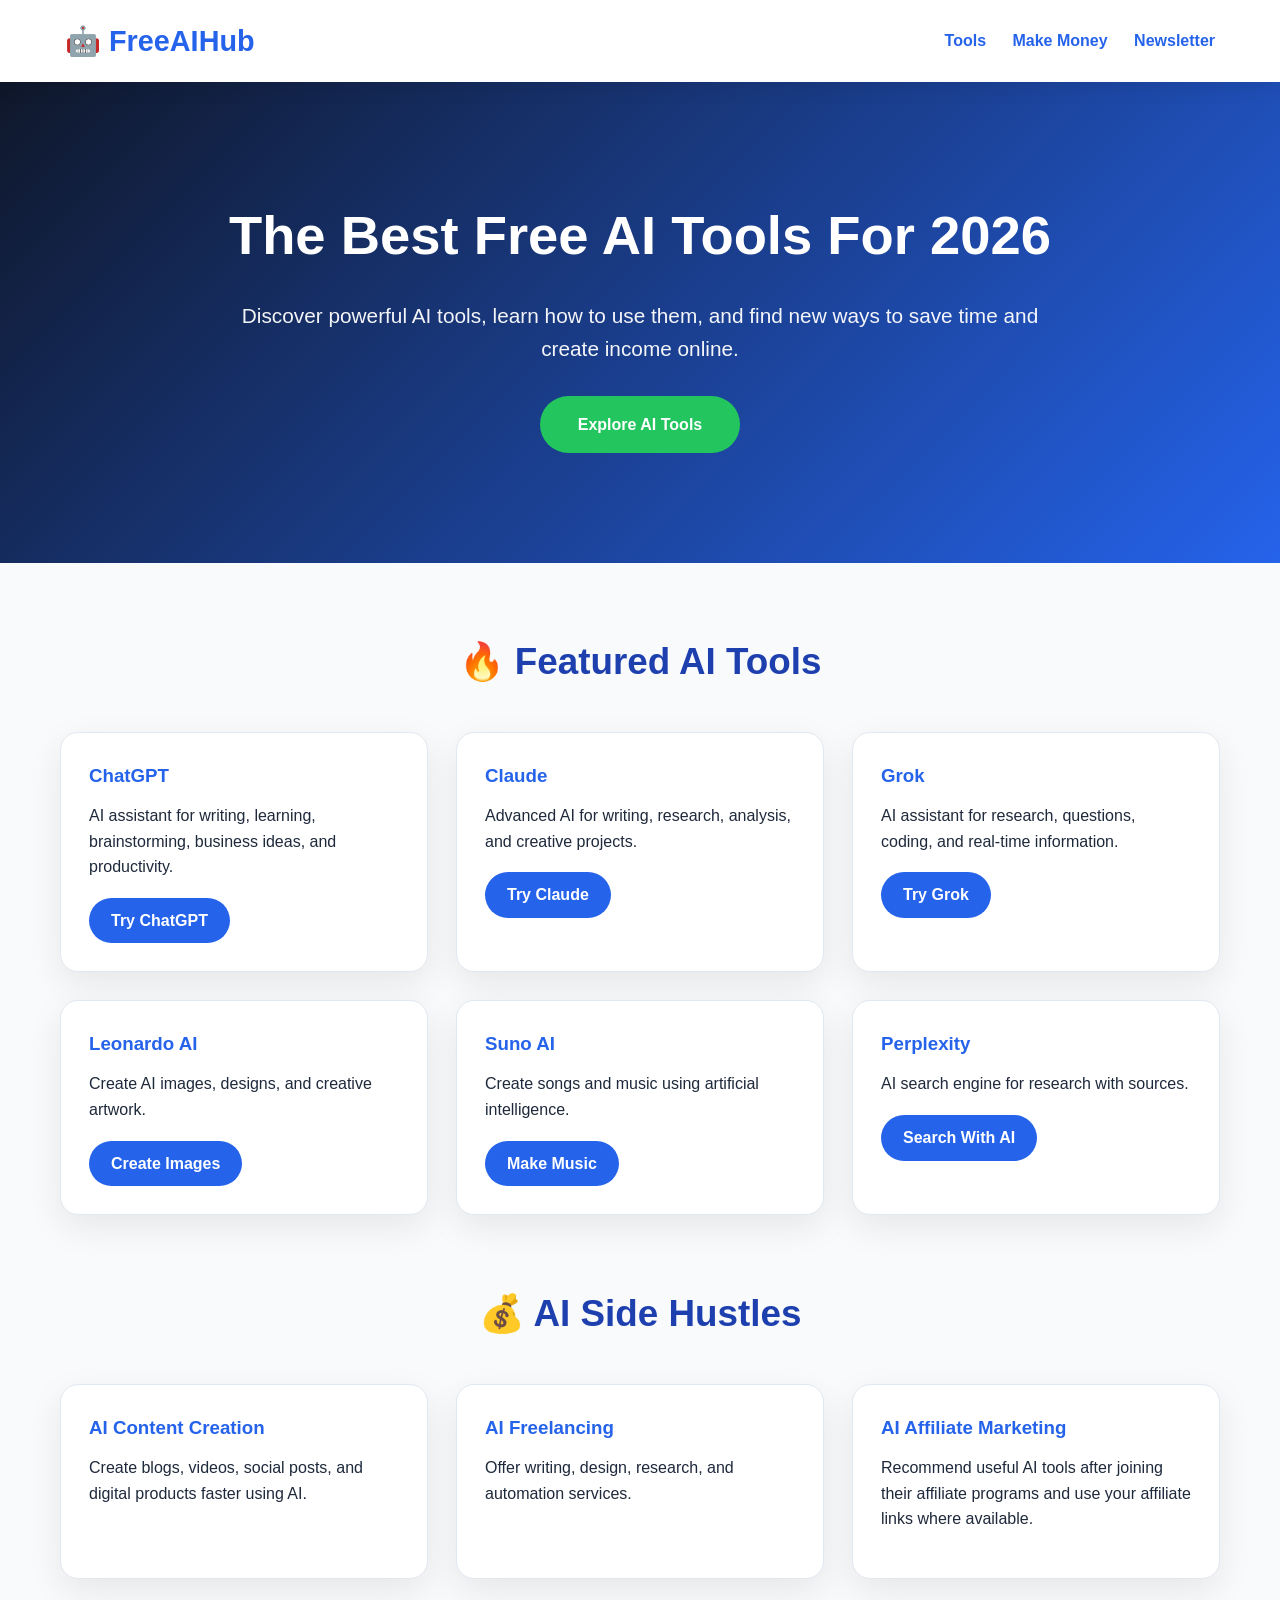
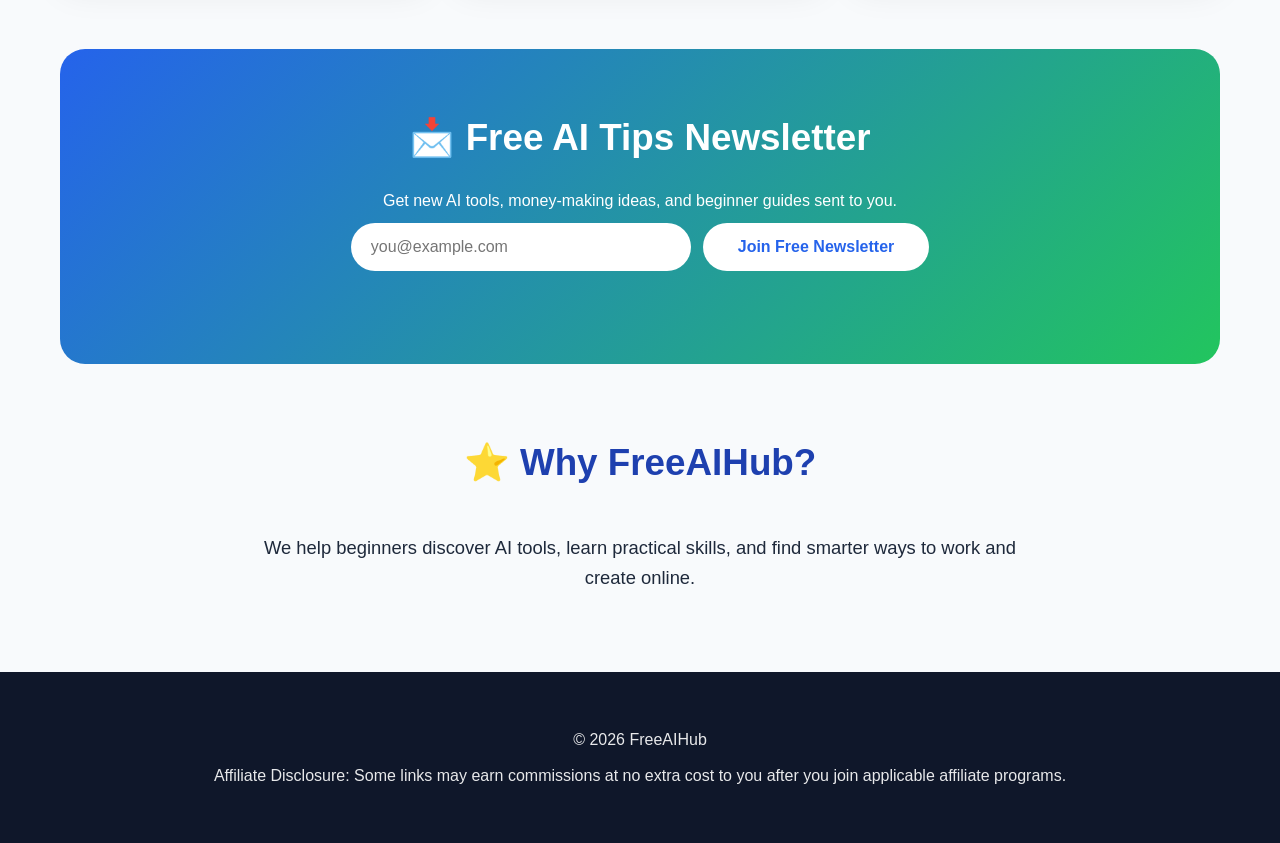
==== index.html @ ef0e66c6 "Rename Index.html to index.html" ====
<!DOCTYPE html>
<html lang="en">
<head>
<meta charset="UTF-8">
<meta name="viewport" content="width=device-width, initial-scale=1.0">
<title>FreeAIHub | Best AI Tools & AI Side Hustles</title>
<meta name="description" content="Discover the best free AI tools, AI tutorials, and AI side hustles to boost productivity and create income online.">

<!-- Open Graph / social sharing -->
<meta property="og:title" content="FreeAIHub | Best AI Tools & AI Side Hustles">
<meta property="og:description" content="Discover the best free AI tools, AI tutorials, and AI side hustles to boost productivity and create income online.">
<meta property="og:type" content="website">
<meta property="og:url" content="https://adrianresides-stack.github.io/freeaihub/">
<meta property="og:image" content="og-image.png">

<!-- Twitter card -->
<meta name="twitter:card" content="summary_large_image">
<meta name="twitter:title" content="FreeAIHub | Best AI Tools & AI Side Hustles">
<meta name="twitter:description" content="Discover the best free AI tools, AI tutorials, and AI side hustles to boost productivity and create income online.">
<meta name="twitter:image" content="og-image.png">

<link rel="canonical" href="https://adrianresides-stack.github.io/freeaihub/">
<link rel="stylesheet" href="style.css">
</head>
<body>

<nav>
  <div class="nav-container">
    <div class="logo">
      <span aria-hidden="true">🤖</span> FreeAIHub
    </div>
    <div class="nav-links">
      <a href="#tools">Tools</a>
      <a href="#money">Make Money</a>
      <a href="#newsletter">Newsletter</a>
    </div>
  </div>
</nav>

<header>
  <div class="hero">
    <h1>The Best Free AI Tools For 2026</h1>
    <p>Discover powerful AI tools, learn how to use them, and find new ways to save time and create income online.</p>
    <a class="main-button" href="#tools">Explore AI Tools</a>
  </div>
</header>

<section id="tools">
  <h2><span aria-hidden="true">🔥</span> Featured AI Tools</h2>
  <div class="cards">

    <div class="card">
      <h3>ChatGPT</h3>
      <p>AI assistant for writing, learning, brainstorming, business ideas, and productivity.</p>
      <a href="https://chatgpt.com" target="_blank" rel="noopener noreferrer">Try ChatGPT</a>
    </div>

    <div class="card">
      <h3>Claude</h3>
      <p>Advanced AI for writing, research, analysis, and creative projects.</p>
      <a href="https://claude.ai" target="_blank" rel="noopener noreferrer">Try Claude</a>
    </div>

    <div class="card">
      <h3>Grok</h3>
      <p>AI assistant for research, questions, coding, and real-time information.</p>
      <a href="https://grok.x.ai" target="_blank" rel="noopener noreferrer">Try Grok</a>
    </div>

    <div class="card">
      <h3>Leonardo AI</h3>
      <p>Create AI images, designs, and creative artwork.</p>
      <a href="https://leonardo.ai" target="_blank" rel="noopener noreferrer">Create Images</a>
    </div>

    <div class="card">
      <h3>Suno AI</h3>
      <p>Create songs and music using artificial intelligence.</p>
      <a href="https://suno.com" target="_blank" rel="noopener noreferrer">Make Music</a>
    </div>

    <div class="card">
      <h3>Perplexity</h3>
      <p>AI search engine for research with sources.</p>
      <a href="https://perplexity.ai" target="_blank" rel="noopener noreferrer">Search With AI</a>
    </div>

  </div>
</section>

<section id="money">
  <h2><span aria-hidden="true">💰</span> AI Side Hustles</h2>
  <div class="cards">

    <div class="card">
      <h3>AI Content Creation</h3>
      <p>Create blogs, videos, social posts, and digital products faster using AI.</p>
    </div>

    <div class="card">
      <h3>AI Freelancing</h3>
      <p>Offer writing, design, research, and automation services.</p>
    </div>

    <div class="card">
      <h3>AI Affiliate Marketing</h3>
      <p>Recommend useful AI tools after joining their affiliate programs and use your affiliate links where available.</p>
    </div>

  </div>
</section>

<section id="newsletter">
  <div class="newsletter">
    <h2><span aria-hidden="true">📩</span> Free AI Tips Newsletter</h2>
    <p>Get new AI tools, money-making ideas, and beginner guides sent to you.</p>

    <form id="newsletter-form" action="#" method="POST">
      <label for="newsletter-email" class="visually-hidden">Email address</label>
      <input
        type="email"
        id="newsletter-email"
        name="email"
        placeholder="you@example.com"
        required
      >
      <button type="submit">Join Free Newsletter</button>
    </form>
    <p id="newsletter-status" role="status" aria-live="polite"></p>
  </div>
</section>

<section>
  <h2><span aria-hidden="true">⭐</span> Why FreeAIHub?</h2>
  <p class="center">
    We help beginners discover AI tools, learn practical skills, and find smarter ways to work and create online.
  </p>
</section>

<footer>
  <p>© 2026 FreeAIHub</p>
  <p>
    Affiliate Disclosure: Some links may earn commissions at no extra cost to you after you join applicable affiliate programs.
  </p>
</footer>

<script src="script.js"></script>
</body>
</html>
---- style.css ----
*{
margin:0;
padding:0;
box-sizing:border-box;
}
:root{
--primary:#2563eb;
--secondary:#1e40af;
--accent:#22c55e;
--dark:#0f172a;
--light:#f8fafc;
--text:#1e293b;
--card:#ffffff;
}
html{
scroll-behavior:smooth;
}
body{
font-family:Inter,Arial,sans-serif;
background:var(--light);
color:var(--text);
line-height:1.6;
}
nav{
position:sticky;
top:0;
background:rgba(255,255,255,.95);
backdrop-filter:blur(12px);
box-shadow:0 5px 20px rgba(0,0,0,.08);
z-index:999;
}
.nav-container{
max-width:1200px;
margin:auto;
padding:18px 25px;
display:flex;
justify-content:space-between;
align-items:center;
}
.logo{
font-size:1.8rem;
font-weight:800;
color:var(--primary);
}
.nav-links a{
text-decoration:none;
margin-left:22px;
font-weight:600;
color:var(--primary);
transition:.3s;
}
.nav-links a:hover{
color:var(--accent);
}
header{
background:linear-gradient(135deg,#0f172a,#2563eb);
padding:110px 20px;
color:white;
text-align:center;
}
.hero{
max-width:850px;
margin:auto;
}
.hero h1{
font-size:3.4rem;
margin-bottom:20px;
}
.hero p{
font-size:1.3rem;
opacity:.95;
}
.main-button{
display:inline-block;
margin-top:30px;
background:var(--accent);
color:white;
padding:16px 38px;
border-radius:999px;
text-decoration:none;
font-weight:700;
transition:.3s;
}
.main-button:hover{
transform:translateY(-3px);
}
section{
max-width:1200px;
margin:70px auto;
padding:0 20px;
}
section h2{
text-align:center;
font-size:2.3rem;
margin-bottom:40px;
color:var(--secondary);
}
.cards{
display:grid;
grid-template-columns:repeat(auto-fit,minmax(290px,1fr));
gap:28px;
}
.card{
background:var(--card);
padding:28px;
border-radius:18px;
box-shadow:0 12px 35px rgba(0,0,0,.08);
transition:.3s;
border:1px solid #e2e8f0;
}
.card:hover{
transform:translateY(-8px);
box-shadow:0 20px 45px rgba(37,99,235,.15);
}
.card h3{
margin-bottom:12px;
color:var(--primary);
}
.card p{
margin-bottom:18px;
}
.card a{
display:inline-block;
padding:10px 22px;
border-radius:30px;
background:var(--primary);
color:white;
text-decoration:none;
font-weight:600;
}
.card a:hover{
background:var(--secondary);
}
.newsletter{
background:linear-gradient(135deg,#2563eb,#22c55e);
padding:60px 35px;
border-radius:25px;
text-align:center;
color:white;
}
.newsletter h2{
color:white;
margin-bottom:20px;
}
.newsletter form{
display:flex;
flex-wrap:wrap;
justify-content:center;
gap:12px;
margin-top:10px;
}
.newsletter input[type="email"]{
padding:15px 20px;
border:none;
border-radius:999px;
font-size:1rem;
min-width:240px;
flex:1 1 260px;
max-width:340px;
}
.newsletter input[type="email"]:focus{
outline:3px solid var(--dark);
outline-offset:2px;
}
.newsletter button{
padding:15px 35px;
border:none;
border-radius:999px;
background:white;
color:var(--primary);
font-size:1rem;
font-weight:700;
cursor:pointer;
transition:.3s;
}
.newsletter button:hover{
transform:scale(1.05);
}
#newsletter-status{
margin-top:14px;
font-weight:600;
min-height:1.2em;
}
.center{
max-width:760px;
margin:auto;
text-align:center;
font-size:1.15rem;
}
footer{
background:var(--dark);
color:white;
text-align:center;
padding:45px 20px;
margin-top:80px;
}
footer p{
margin:10px 0;
opacity:.9;
}

/* Accessible hidden label - visible to screen readers only */
.visually-hidden{
position:absolute;
width:1px;
height:1px;
padding:0;
margin:-1px;
overflow:hidden;
clip:rect(0,0,0,0);
white-space:nowrap;
border:0;
}

@media(max-width:768px){
.hero h1{
font-size:2.4rem;
}
.hero p{
font-size:1.1rem;
}
.nav-container{
flex-direction:column;
gap:15px;
}
.nav-links{
display:flex;
flex-wrap:wrap;
justify-content:center;
}
.nav-links a{
margin:8px;
}
section h2{
font-size:1.9rem;
}
.cards{
grid-template-columns:1fr;
}
.newsletter form{
flex-direction:column;
align-items:center;
}
.newsletter input[type="email"]{
width:100%;
max-width:320px;
}
}
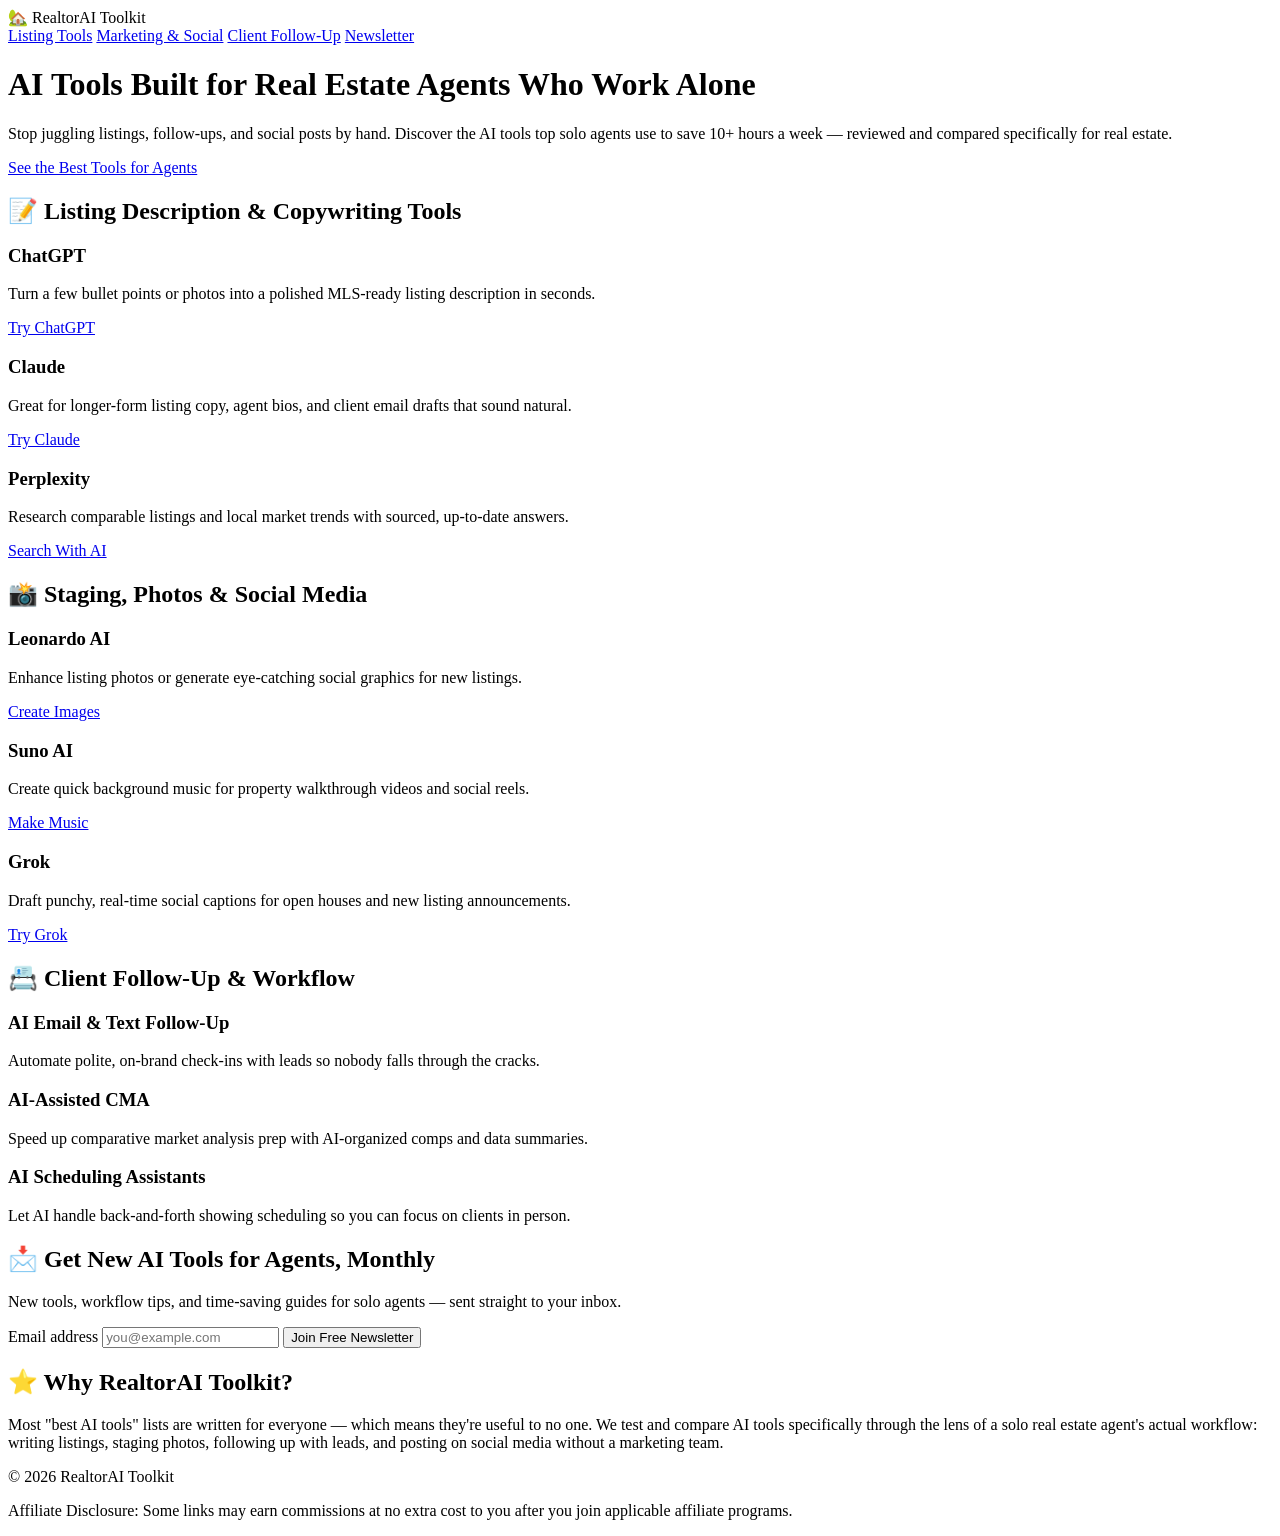
==== commit 94807fad: "Update index.html" ====
--- a/index.html
+++ b/index.html
@@ -3,20 +3,20 @@
 <head>
 <meta charset="UTF-8">
 <meta name="viewport" content="width=device-width, initial-scale=1.0">
-<title>FreeAIHub | Best AI Tools & AI Side Hustles</title>
-<meta name="description" content="Discover the best free AI tools, AI tutorials, and AI side hustles to boost productivity and create income online.">
+<title>RealtorAI Toolkit | Best AI Tools for Solo Real Estate Agents</title>
+<meta name="description" content="Discover the best AI tools built for solo real estate agents — listing descriptions, virtual staging, client follow-up, and social media, reviewed and compared.">
 
 <!-- Open Graph / social sharing -->
-<meta property="og:title" content="FreeAIHub | Best AI Tools & AI Side Hustles">
-<meta property="og:description" content="Discover the best free AI tools, AI tutorials, and AI side hustles to boost productivity and create income online.">
+<meta property="og:title" content="RealtorAI Toolkit | Best AI Tools for Solo Real Estate Agents">
+<meta property="og:description" content="AI tools reviewed and compared specifically for solo real estate agents — listings, staging, follow-up, and marketing.">
 <meta property="og:type" content="website">
 <meta property="og:url" content="https://adrianresides-stack.github.io/freeaihub/">
 <meta property="og:image" content="og-image.png">
 
 <!-- Twitter card -->
 <meta name="twitter:card" content="summary_large_image">
-<meta name="twitter:title" content="FreeAIHub | Best AI Tools & AI Side Hustles">
-<meta name="twitter:description" content="Discover the best free AI tools, AI tutorials, and AI side hustles to boost productivity and create income online.">
+<meta name="twitter:title" content="RealtorAI Toolkit | Best AI Tools for Solo Real Estate Agents">
+<meta name="twitter:description" content="AI tools reviewed and compared specifically for solo real estate agents — listings, staging, follow-up, and marketing.">
 <meta name="twitter:image" content="og-image.png">
 
 <link rel="canonical" href="https://adrianresides-stack.github.io/freeaihub/">
@@ -27,11 +27,12 @@
 <nav>
   <div class="nav-container">
     <div class="logo">
-      <span aria-hidden="true">🤖</span> FreeAIHub
+      <span aria-hidden="true">🏡</span> RealtorAI Toolkit
     </div>
     <div class="nav-links">
-      <a href="#tools">Tools</a>
-      <a href="#money">Make Money</a>
+      <a href="#listing-tools">Listing Tools</a>
+      <a href="#marketing">Marketing &amp; Social</a>
+      <a href="#follow-up">Client Follow-Up</a>
       <a href="#newsletter">Newsletter</a>
     </div>
   </div>
@@ -39,72 +40,79 @@
 
 <header>
   <div class="hero">
-    <h1>The Best Free AI Tools For 2026</h1>
-    <p>Discover powerful AI tools, learn how to use them, and find new ways to save time and create income online.</p>
-    <a class="main-button" href="#tools">Explore AI Tools</a>
+    <h1>AI Tools Built for Real Estate Agents Who Work Alone</h1>
+    <p>Stop juggling listings, follow-ups, and social posts by hand. Discover the AI tools top solo agents use to save 10+ hours a week — reviewed and compared specifically for real estate.</p>
+    <a class="main-button" href="#listing-tools">See the Best Tools for Agents</a>
   </div>
 </header>
 
-<section id="tools">
-  <h2><span aria-hidden="true">🔥</span> Featured AI Tools</h2>
+<section id="listing-tools">
+  <h2><span aria-hidden="true">📝</span> Listing Description &amp; Copywriting Tools</h2>
   <div class="cards">
 
     <div class="card">
       <h3>ChatGPT</h3>
-      <p>AI assistant for writing, learning, brainstorming, business ideas, and productivity.</p>
+      <p>Turn a few bullet points or photos into a polished MLS-ready listing description in seconds.</p>
       <a href="https://chatgpt.com" target="_blank" rel="noopener noreferrer">Try ChatGPT</a>
     </div>
 
     <div class="card">
       <h3>Claude</h3>
-      <p>Advanced AI for writing, research, analysis, and creative projects.</p>
+      <p>Great for longer-form listing copy, agent bios, and client email drafts that sound natural.</p>
       <a href="https://claude.ai" target="_blank" rel="noopener noreferrer">Try Claude</a>
     </div>
 
     <div class="card">
-      <h3>Grok</h3>
-      <p>AI assistant for research, questions, coding, and real-time information.</p>
-      <a href="https://grok.x.ai" target="_blank" rel="noopener noreferrer">Try Grok</a>
-    </div>
-
-    <div class="card">
-      <h3>Leonardo AI</h3>
-      <p>Create AI images, designs, and creative artwork.</p>
-      <a href="https://leonardo.ai" target="_blank" rel="noopener noreferrer">Create Images</a>
-    </div>
-
-    <div class="card">
-      <h3>Suno AI</h3>
-      <p>Create songs and music using artificial intelligence.</p>
-      <a href="https://suno.com" target="_blank" rel="noopener noreferrer">Make Music</a>
-    </div>
-
-    <div class="card">
       <h3>Perplexity</h3>
-      <p>AI search engine for research with sources.</p>
+      <p>Research comparable listings and local market trends with sourced, up-to-date answers.</p>
       <a href="https://perplexity.ai" target="_blank" rel="noopener noreferrer">Search With AI</a>
     </div>
 
   </div>
 </section>
 
-<section id="money">
-  <h2><span aria-hidden="true">💰</span> AI Side Hustles</h2>
+<section id="marketing">
+  <h2><span aria-hidden="true">📸</span> Staging, Photos &amp; Social Media</h2>
   <div class="cards">
 
     <div class="card">
-      <h3>AI Content Creation</h3>
-      <p>Create blogs, videos, social posts, and digital products faster using AI.</p>
+      <h3>Leonardo AI</h3>
+      <p>Enhance listing photos or generate eye-catching social graphics for new listings.</p>
+      <a href="https://leonardo.ai" target="_blank" rel="noopener noreferrer">Create Images</a>
     </div>
 
     <div class="card">
-      <h3>AI Freelancing</h3>
-      <p>Offer writing, design, research, and automation services.</p>
+      <h3>Suno AI</h3>
+      <p>Create quick background music for property walkthrough videos and social reels.</p>
+      <a href="https://suno.com" target="_blank" rel="noopener noreferrer">Make Music</a>
     </div>
 
     <div class="card">
-      <h3>AI Affiliate Marketing</h3>
-      <p>Recommend useful AI tools after joining their affiliate programs and use your affiliate links where available.</p>
+      <h3>Grok</h3>
+      <p>Draft punchy, real-time social captions for open houses and new listing announcements.</p>
+      <a href="https://grok.x.ai" target="_blank" rel="noopener noreferrer">Try Grok</a>
+    </div>
+
+  </div>
+</section>
+
+<section id="follow-up">
+  <h2><span aria-hidden="true">📇</span> Client Follow-Up &amp; Workflow</h2>
+  <div class="cards">
+
+    <div class="card">
+      <h3>AI Email &amp; Text Follow-Up</h3>
+      <p>Automate polite, on-brand check-ins with leads so nobody falls through the cracks.</p>
+    </div>
+
+    <div class="card">
+      <h3>AI-Assisted CMA</h3>
+      <p>Speed up comparative market analysis prep with AI-organized comps and data summaries.</p>
+    </div>
+
+    <div class="card">
+      <h3>AI Scheduling Assistants</h3>
+      <p>Let AI handle back-and-forth showing scheduling so you can focus on clients in person.</p>
     </div>
 
   </div>
@@ -112,8 +120,8 @@
 
 <section id="newsletter">
   <div class="newsletter">
-    <h2><span aria-hidden="true">📩</span> Free AI Tips Newsletter</h2>
-    <p>Get new AI tools, money-making ideas, and beginner guides sent to you.</p>
+    <h2><span aria-hidden="true">📩</span> Get New AI Tools for Agents, Monthly</h2>
+    <p>New tools, workflow tips, and time-saving guides for solo agents — sent straight to your inbox.</p>
 
     <form id="newsletter-form" action="#" method="POST">
       <label for="newsletter-email" class="visually-hidden">Email address</label>
@@ -131,14 +139,14 @@
 </section>
 
 <section>
-  <h2><span aria-hidden="true">⭐</span> Why FreeAIHub?</h2>
+  <h2><span aria-hidden="true">⭐</span> Why RealtorAI Toolkit?</h2>
   <p class="center">
-    We help beginners discover AI tools, learn practical skills, and find smarter ways to work and create online.
+    Most "best AI tools" lists are written for everyone — which means they're useful to no one. We test and compare AI tools specifically through the lens of a solo real estate agent's actual workflow: writing listings, staging photos, following up with leads, and posting on social media without a marketing team.
   </p>
 </section>
 
 <footer>
-  <p>© 2026 FreeAIHub</p>
+  <p>© 2026 RealtorAI Toolkit</p>
   <p>
     Affiliate Disclosure: Some links may earn commissions at no extra cost to you after you join applicable affiliate programs.
   </p>
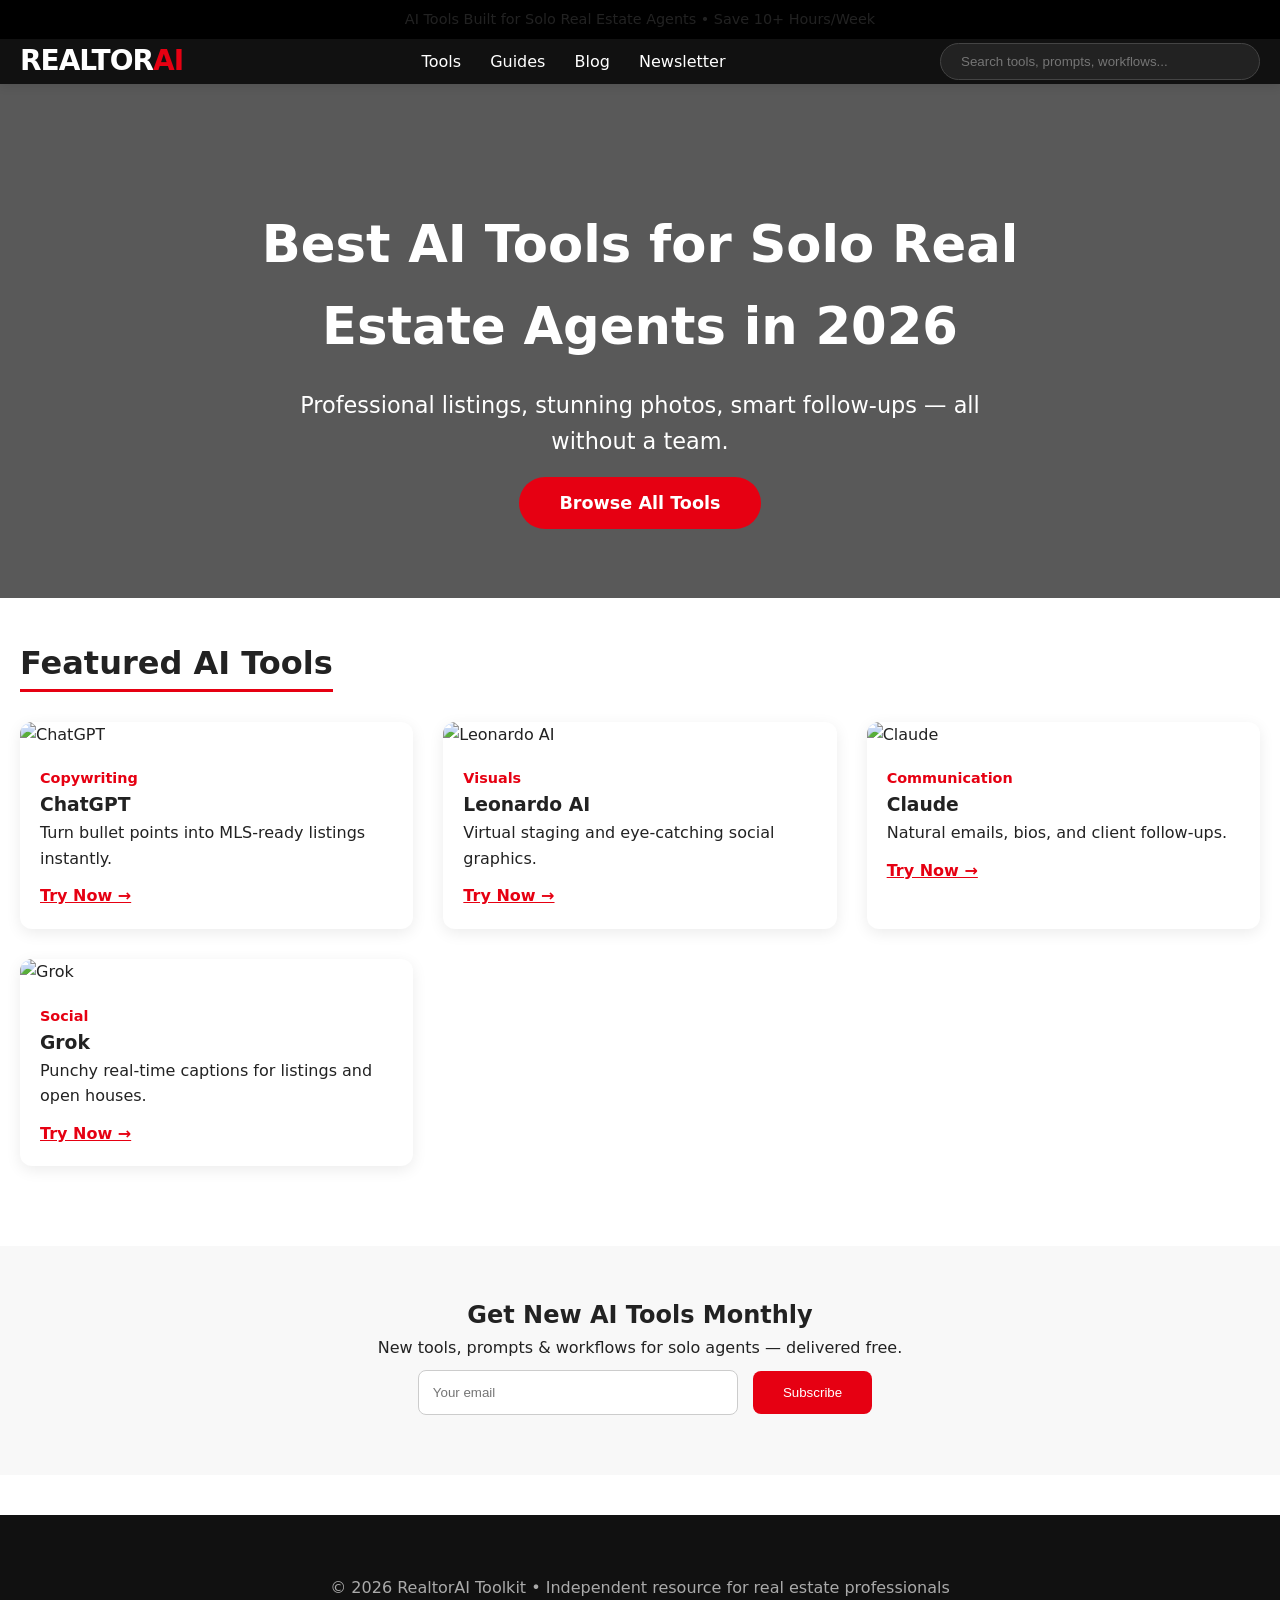
==== commit 7c88923a: "Update index.html" ====
--- a/index.html
+++ b/index.html
@@ -1,157 +1,94 @@
 <!DOCTYPE html>
 <html lang="en">
 <head>
-<meta charset="UTF-8">
-<meta name="viewport" content="width=device-width, initial-scale=1.0">
-<title>RealtorAI Toolkit | Best AI Tools for Solo Real Estate Agents</title>
-<meta name="description" content="Discover the best AI tools built for solo real estate agents — listing descriptions, virtual staging, client follow-up, and social media, reviewed and compared.">
-
-<!-- Open Graph / social sharing -->
-<meta property="og:title" content="RealtorAI Toolkit | Best AI Tools for Solo Real Estate Agents">
-<meta property="og:description" content="AI tools reviewed and compared specifically for solo real estate agents — listings, staging, follow-up, and marketing.">
-<meta property="og:type" content="website">
-<meta property="og:url" content="https://adrianresides-stack.github.io/freeaihub/">
-<meta property="og:image" content="og-image.png">
-
-<!-- Twitter card -->
-<meta name="twitter:card" content="summary_large_image">
-<meta name="twitter:title" content="RealtorAI Toolkit | Best AI Tools for Solo Real Estate Agents">
-<meta name="twitter:description" content="AI tools reviewed and compared specifically for solo real estate agents — listings, staging, follow-up, and marketing.">
-<meta name="twitter:image" content="og-image.png">
-
-<link rel="canonical" href="https://adrianresides-stack.github.io/freeaihub/">
-<link rel="stylesheet" href="style.css">
+    <meta charset="UTF-8">
+    <meta name="viewport" content="width=device-width, initial-scale=1.0">
+    <title>RealtorAI Toolkit | Best AI Tools for Solo Real Estate Agents</title>
+    <link rel="stylesheet" href="https://cdnjs.cloudflare.com/ajax/libs/font-awesome/6.5.1/css/all.min.css">
+    <style>
+        :root { --cnet-red: #e60012; --dark: #111; }
+        * { margin: 0; padding: 0; box-sizing: border-box; }
+        body { font-family: system-ui, -apple-system, BlinkMacSystemFont, 'Segoe UI', Roboto, sans-serif; line-height: 1.6; color: #222; }
+        header { background: var(--dark); color: white; position: sticky; top: 0; z-index: 1000; box-shadow: 0 2px 10px rgba(0,0,0,0.1); }
+        .top-nav { background: #000; padding: 8px 0; font-size: 0.9rem; text-align: center; }
+        .main-nav { max-width: 1280px; margin: 0 auto; padding: 0 20px; display: flex; align-items: center; justify-content: space-between; }
+        .logo { font-size: 28px; font-weight: 900; letter-spacing: -1px; }
+        .nav-menu a { color: white; text-decoration: none; margin-left: 24px; font-weight: 500; }
+        .search-bar { padding: 10px 20px; border-radius: 9999px; border: 1px solid #444; background: #222; color: white; width: 320px; }
+        .hero { background: linear-gradient(rgba(0,0,0,0.65), rgba(0,0,0,0.65)), url('https://picsum.photos/id/1015/2000/800') center/cover; color: white; text-align: center; padding: 120px 20px 80px; }
+        .hero h1 { font-size: 3.2rem; max-width: 900px; margin: 0 auto 20px; }
+        .container { max-width: 1280px; margin: 0 auto; padding: 40px 20px; }
+        .section-title { font-size: 2rem; margin-bottom: 30px; border-bottom: 3px solid var(--cnet-red); display: inline-block; }
+        .grid { display: grid; grid-template-columns: repeat(auto-fit, minmax(340px, 1fr)); gap: 30px; }
+        .tool-card { background: white; border-radius: 12px; overflow: hidden; box-shadow: 0 4px 15px rgba(0,0,0,0.08); transition: all 0.3s; }
+        .tool-card:hover { transform: translateY(-8px); box-shadow: 0 20px 25px rgba(0,0,0,0.1); }
+        .tool-card img { width: 100%; height: 220px; object-fit: cover; }
+        .card-content { padding: 20px; }
+        .category { color: var(--cnet-red); font-size: 0.9rem; font-weight: 600; }
+        .newsletter { background: #f8f8f8; padding: 50px 20px; text-align: center; margin: 40px 0; }
+        footer { background: #111; color: #aaa; padding: 60px 20px 30px; text-align: center; }
+    </style>
 </head>
 <body>
+    <div class="top-nav">AI Tools Built for Solo Real Estate Agents • Save 10+ Hours/Week</div>
+    <header>
+        <div class="main-nav">
+            <div class="logo">REALTOR<span style="color:#e60012;">AI</span></div>
+            <div class="nav-menu">
+                <a href="#tools">Tools</a>
+                <a href="#guides">Guides</a>
+                <a href="#blog">Blog</a>
+                <a href="#newsletter">Newsletter</a>
+            </div>
+            <input type="text" class="search-bar" placeholder="Search tools, prompts, workflows...">
+        </div>
+    </header>
 
-<nav>
-  <div class="nav-container">
-    <div class="logo">
-      <span aria-hidden="true">🏡</span> RealtorAI Toolkit
-    </div>
-    <div class="nav-links">
-      <a href="#listing-tools">Listing Tools</a>
-      <a href="#marketing">Marketing &amp; Social</a>
-      <a href="#follow-up">Client Follow-Up</a>
-      <a href="#newsletter">Newsletter</a>
-    </div>
-  </div>
-</nav>
+    <section class="hero">
+        <h1>Best AI Tools for Solo Real Estate Agents in 2026</h1>
+        <p style="font-size:1.4rem; max-width:700px; margin:0 auto 30px;">Professional listings, stunning photos, smart follow-ups — all without a team.</p>
+        <a href="#tools" style="background:var(--cnet-red); color:white; padding:16px 40px; border-radius:50px; text-decoration:none; font-size:1.1rem; font-weight:600;">Browse All Tools</a>
+    </section>
 
-<header>
-  <div class="hero">
-    <h1>AI Tools Built for Real Estate Agents Who Work Alone</h1>
-    <p>Stop juggling listings, follow-ups, and social posts by hand. Discover the AI tools top solo agents use to save 10+ hours a week — reviewed and compared specifically for real estate.</p>
-    <a class="main-button" href="#listing-tools">See the Best Tools for Agents</a>
-  </div>
-</header>
-
-<section id="listing-tools">
-  <h2><span aria-hidden="true">📝</span> Listing Description &amp; Copywriting Tools</h2>
-  <div class="cards">
-
-    <div class="card">
-      <h3>ChatGPT</h3>
-      <p>Turn a few bullet points or photos into a polished MLS-ready listing description in seconds.</p>
-      <a href="https://chatgpt.com" target="_blank" rel="noopener noreferrer">Try ChatGPT</a>
+    <div class="container">
+        <h2 id="tools" class="section-title">Featured AI Tools</h2>
+        <div class="grid" id="tool-grid"></div>
     </div>
 
-    <div class="card">
-      <h3>Claude</h3>
-      <p>Great for longer-form listing copy, agent bios, and client email drafts that sound natural.</p>
-      <a href="https://claude.ai" target="_blank" rel="noopener noreferrer">Try Claude</a>
+    <div class="newsletter" id="newsletter">
+        <h2>Get New AI Tools Monthly</h2>
+        <p>New tools, prompts & workflows for solo agents — delivered free.</p>
+        <input type="email" placeholder="Your email" style="padding:14px; width:320px; border-radius:8px; border:1px solid #ccc; margin:10px;">
+        <button style="background:var(--cnet-red); color:white; padding:14px 30px; border:none; border-radius:8px;">Subscribe</button>
     </div>
 
-    <div class="card">
-      <h3>Perplexity</h3>
-      <p>Research comparable listings and local market trends with sourced, up-to-date answers.</p>
-      <a href="https://perplexity.ai" target="_blank" rel="noopener noreferrer">Search With AI</a>
-    </div>
+    <footer>
+        <p>© 2026 RealtorAI Toolkit • Independent resource for real estate professionals</p>
+    </footer>
 
-  </div>
-</section>
+    <script>
+        const tools = [
+            {title: "ChatGPT", cat: "Copywriting", desc: "Turn bullet points into MLS-ready listings instantly.", img: "https://picsum.photos/id/201/400/250"},
+            {title: "Leonardo AI", cat: "Visuals", desc: "Virtual staging and eye-catching social graphics.", img: "https://picsum.photos/id/1015/400/250"},
+            {title: "Claude", cat: "Communication", desc: "Natural emails, bios, and client follow-ups.", img: "https://picsum.photos/id/237/400/250"},
+            {title: "Grok", cat: "Social", desc: "Punchy real-time captions for listings and open houses.", img: "https://picsum.photos/id/180/400/250"}
+        ];
 
-<section id="marketing">
-  <h2><span aria-hidden="true">📸</span> Staging, Photos &amp; Social Media</h2>
-  <div class="cards">
-
-    <div class="card">
-      <h3>Leonardo AI</h3>
-      <p>Enhance listing photos or generate eye-catching social graphics for new listings.</p>
-      <a href="https://leonardo.ai" target="_blank" rel="noopener noreferrer">Create Images</a>
-    </div>
-
-    <div class="card">
-      <h3>Suno AI</h3>
-      <p>Create quick background music for property walkthrough videos and social reels.</p>
-      <a href="https://suno.com" target="_blank" rel="noopener noreferrer">Make Music</a>
-    </div>
-
-    <div class="card">
-      <h3>Grok</h3>
-      <p>Draft punchy, real-time social captions for open houses and new listing announcements.</p>
-      <a href="https://grok.x.ai" target="_blank" rel="noopener noreferrer">Try Grok</a>
-    </div>
-
-  </div>
-</section>
-
-<section id="follow-up">
-  <h2><span aria-hidden="true">📇</span> Client Follow-Up &amp; Workflow</h2>
-  <div class="cards">
-
-    <div class="card">
-      <h3>AI Email &amp; Text Follow-Up</h3>
-      <p>Automate polite, on-brand check-ins with leads so nobody falls through the cracks.</p>
-    </div>
-
-    <div class="card">
-      <h3>AI-Assisted CMA</h3>
-      <p>Speed up comparative market analysis prep with AI-organized comps and data summaries.</p>
-    </div>
-
-    <div class="card">
-      <h3>AI Scheduling Assistants</h3>
-      <p>Let AI handle back-and-forth showing scheduling so you can focus on clients in person.</p>
-    </div>
-
-  </div>
-</section>
-
-<section id="newsletter">
-  <div class="newsletter">
-    <h2><span aria-hidden="true">📩</span> Get New AI Tools for Agents, Monthly</h2>
-    <p>New tools, workflow tips, and time-saving guides for solo agents — sent straight to your inbox.</p>
-
-    <form id="newsletter-form" action="#" method="POST">
-      <label for="newsletter-email" class="visually-hidden">Email address</label>
-      <input
-        type="email"
-        id="newsletter-email"
-        name="email"
-        placeholder="you@example.com"
-        required
-      >
-      <button type="submit">Join Free Newsletter</button>
-    </form>
-    <p id="newsletter-status" role="status" aria-live="polite"></p>
-  </div>
-</section>
-
-<section>
-  <h2><span aria-hidden="true">⭐</span> Why RealtorAI Toolkit?</h2>
-  <p class="center">
-    Most "best AI tools" lists are written for everyone — which means they're useful to no one. We test and compare AI tools specifically through the lens of a solo real estate agent's actual workflow: writing listings, staging photos, following up with leads, and posting on social media without a marketing team.
-  </p>
-</section>
-
-<footer>
-  <p>© 2026 RealtorAI Toolkit</p>
-  <p>
-    Affiliate Disclosure: Some links may earn commissions at no extra cost to you after you join applicable affiliate programs.
-  </p>
-</footer>
-
-<script src="script.js"></script>
+        const grid = document.getElementById('tool-grid');
+        tools.forEach(tool => {
+            const card = document.createElement('div');
+            card.className = 'tool-card';
+            card.innerHTML = `
+                <img src="${tool.img}" alt="${tool.title}">
+                <div class="card-content">
+                    <div class="category">${tool.cat}</div>
+                    <h3>${tool.title}</h3>
+                    <p>${tool.desc}</p>
+                    <a href="#" style="color:var(--cnet-red); margin-top:12px; display:inline-block; font-weight:600;">Try Now →</a>
+                </div>
+            `;
+            grid.appendChild(card);
+        });
+    </script>
 </body>
 </html>
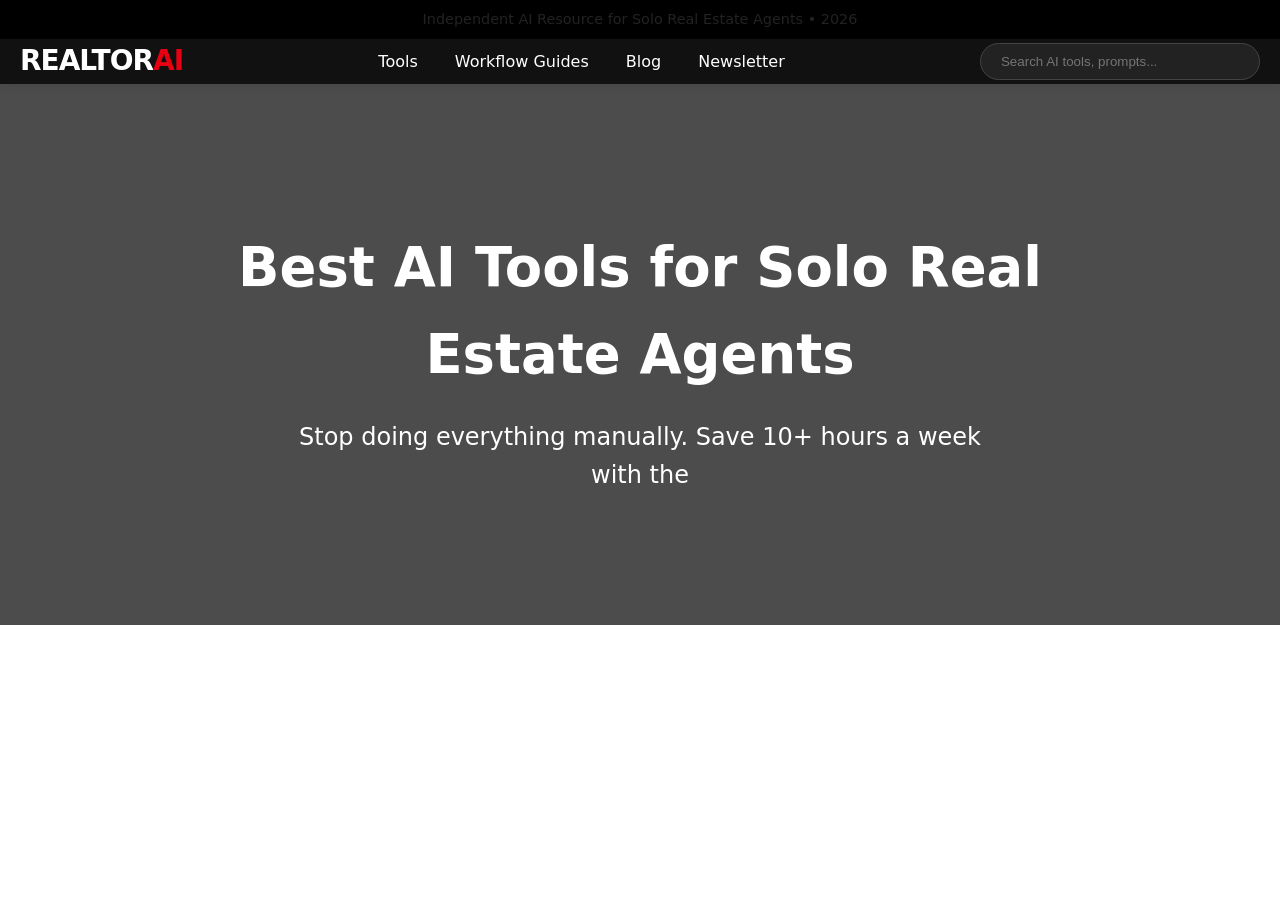
==== commit 33763162: "Update index.html" ====
--- a/index.html
+++ b/index.html
@@ -11,84 +11,41 @@
         body { font-family: system-ui, -apple-system, BlinkMacSystemFont, 'Segoe UI', Roboto, sans-serif; line-height: 1.6; color: #222; }
         header { background: var(--dark); color: white; position: sticky; top: 0; z-index: 1000; box-shadow: 0 2px 10px rgba(0,0,0,0.1); }
         .top-nav { background: #000; padding: 8px 0; font-size: 0.9rem; text-align: center; }
-        .main-nav { max-width: 1280px; margin: 0 auto; padding: 0 20px; display: flex; align-items: center; justify-content: space-between; }
+        .main-nav { max-width: 1280px; margin: 0 auto; padding: 0 20px; display: flex; align-items: center; justify-content: space-between; flex-wrap: wrap; }
         .logo { font-size: 28px; font-weight: 900; letter-spacing: -1px; }
-        .nav-menu a { color: white; text-decoration: none; margin-left: 24px; font-weight: 500; }
-        .search-bar { padding: 10px 20px; border-radius: 9999px; border: 1px solid #444; background: #222; color: white; width: 320px; }
-        .hero { background: linear-gradient(rgba(0,0,0,0.65), rgba(0,0,0,0.65)), url('https://picsum.photos/id/1015/2000/800') center/cover; color: white; text-align: center; padding: 120px 20px 80px; }
-        .hero h1 { font-size: 3.2rem; max-width: 900px; margin: 0 auto 20px; }
+        .nav-menu a { color: white; text-decoration: none; margin: 0 16px; font-weight: 500; }
+        .search-bar { padding: 10px 20px; border-radius: 9999px; border: 1px solid #444; background: #222; color: white; width: 280px; }
+        .hero { background: linear-gradient(rgba(0,0,0,0.7), rgba(0,0,0,0.7)), url('https://picsum.photos/id/1015/2000/800') center/cover no-repeat; color: white; text-align: center; padding: 140px 20px 100px; }
+        .hero h1 { font-size: 3.4rem; max-width: 1000px; margin: 0 auto 20px; }
         .container { max-width: 1280px; margin: 0 auto; padding: 40px 20px; }
-        .section-title { font-size: 2rem; margin-bottom: 30px; border-bottom: 3px solid var(--cnet-red); display: inline-block; }
-        .grid { display: grid; grid-template-columns: repeat(auto-fit, minmax(340px, 1fr)); gap: 30px; }
-        .tool-card { background: white; border-radius: 12px; overflow: hidden; box-shadow: 0 4px 15px rgba(0,0,0,0.08); transition: all 0.3s; }
-        .tool-card:hover { transform: translateY(-8px); box-shadow: 0 20px 25px rgba(0,0,0,0.1); }
+        .section-title { font-size: 2.1rem; margin-bottom: 30px; border-bottom: 4px solid var(--cnet-red); padding-bottom: 10px; display: inline-block; }
+        .grid { display: grid; grid-template-columns: repeat(auto-fit, minmax(340px, 1fr)); gap: 28px; }
+        .tool-card { background: white; border-radius: 12px; overflow: hidden; box-shadow: 0 5px 20px rgba(0,0,0,0.1); transition: all 0.3s ease; }
+        .tool-card:hover { transform: translateY(-10px); box-shadow: 0 25px 35px rgba(0,0,0,0.15); }
         .tool-card img { width: 100%; height: 220px; object-fit: cover; }
-        .card-content { padding: 20px; }
-        .category { color: var(--cnet-red); font-size: 0.9rem; font-weight: 600; }
-        .newsletter { background: #f8f8f8; padding: 50px 20px; text-align: center; margin: 40px 0; }
-        footer { background: #111; color: #aaa; padding: 60px 20px 30px; text-align: center; }
+        .card-content { padding: 22px; }
+        .category { color: var(--cnet-red); font-size: 0.95rem; font-weight: 700; text-transform: uppercase; letter-spacing: 0.5px; }
+        .newsletter { background: #f4f4f4; padding: 60px 20px; text-align: center; margin: 40px 0; border-top: 1px solid #ddd; }
+        footer { background: #111; color: #aaa; padding: 70px 20px 40px; text-align: center; font-size: 0.95rem; }
+        .footer-links a { color: #aaa; margin: 0 15px; text-decoration: none; }
     </style>
 </head>
 <body>
-    <div class="top-nav">AI Tools Built for Solo Real Estate Agents • Save 10+ Hours/Week</div>
+    <div class="top-nav">Independent AI Resource for Solo Real Estate Agents • 2026</div>
+
     <header>
         <div class="main-nav">
             <div class="logo">REALTOR<span style="color:#e60012;">AI</span></div>
             <div class="nav-menu">
                 <a href="#tools">Tools</a>
-                <a href="#guides">Guides</a>
+                <a href="#guides">Workflow Guides</a>
                 <a href="#blog">Blog</a>
                 <a href="#newsletter">Newsletter</a>
             </div>
-            <input type="text" class="search-bar" placeholder="Search tools, prompts, workflows...">
+            <input type="text" class="search-bar" placeholder="Search AI tools, prompts..." onkeyup="searchTools(this)">
         </div>
     </header>
 
     <section class="hero">
-        <h1>Best AI Tools for Solo Real Estate Agents in 2026</h1>
-        <p style="font-size:1.4rem; max-width:700px; margin:0 auto 30px;">Professional listings, stunning photos, smart follow-ups — all without a team.</p>
-        <a href="#tools" style="background:var(--cnet-red); color:white; padding:16px 40px; border-radius:50px; text-decoration:none; font-size:1.1rem; font-weight:600;">Browse All Tools</a>
-    </section>
-
-    <div class="container">
-        <h2 id="tools" class="section-title">Featured AI Tools</h2>
-        <div class="grid" id="tool-grid"></div>
-    </div>
-
-    <div class="newsletter" id="newsletter">
-        <h2>Get New AI Tools Monthly</h2>
-        <p>New tools, prompts & workflows for solo agents — delivered free.</p>
-        <input type="email" placeholder="Your email" style="padding:14px; width:320px; border-radius:8px; border:1px solid #ccc; margin:10px;">
-        <button style="background:var(--cnet-red); color:white; padding:14px 30px; border:none; border-radius:8px;">Subscribe</button>
-    </div>
-
-    <footer>
-        <p>© 2026 RealtorAI Toolkit • Independent resource for real estate professionals</p>
-    </footer>
-
-    <script>
-        const tools = [
-            {title: "ChatGPT", cat: "Copywriting", desc: "Turn bullet points into MLS-ready listings instantly.", img: "https://picsum.photos/id/201/400/250"},
-            {title: "Leonardo AI", cat: "Visuals", desc: "Virtual staging and eye-catching social graphics.", img: "https://picsum.photos/id/1015/400/250"},
-            {title: "Claude", cat: "Communication", desc: "Natural emails, bios, and client follow-ups.", img: "https://picsum.photos/id/237/400/250"},
-            {title: "Grok", cat: "Social", desc: "Punchy real-time captions for listings and open houses.", img: "https://picsum.photos/id/180/400/250"}
-        ];
-
-        const grid = document.getElementById('tool-grid');
-        tools.forEach(tool => {
-            const card = document.createElement('div');
-            card.className = 'tool-card';
-            card.innerHTML = `
-                <img src="${tool.img}" alt="${tool.title}">
-                <div class="card-content">
-                    <div class="category">${tool.cat}</div>
-                    <h3>${tool.title}</h3>
-                    <p>${tool.desc}</p>
-                    <a href="#" style="color:var(--cnet-red); margin-top:12px; display:inline-block; font-weight:600;">Try Now →</a>
-                </div>
-            `;
-            grid.appendChild(card);
-        });
-    </script>
-</body>
-</html>
+        <h1>Best AI Tools for Solo Real Estate Agents</h1>
+        <p style="font-size:1.5rem; max-width:720px; margin:0 auto 30px;">Stop doing everything manually. Save 10+ hours a week with the
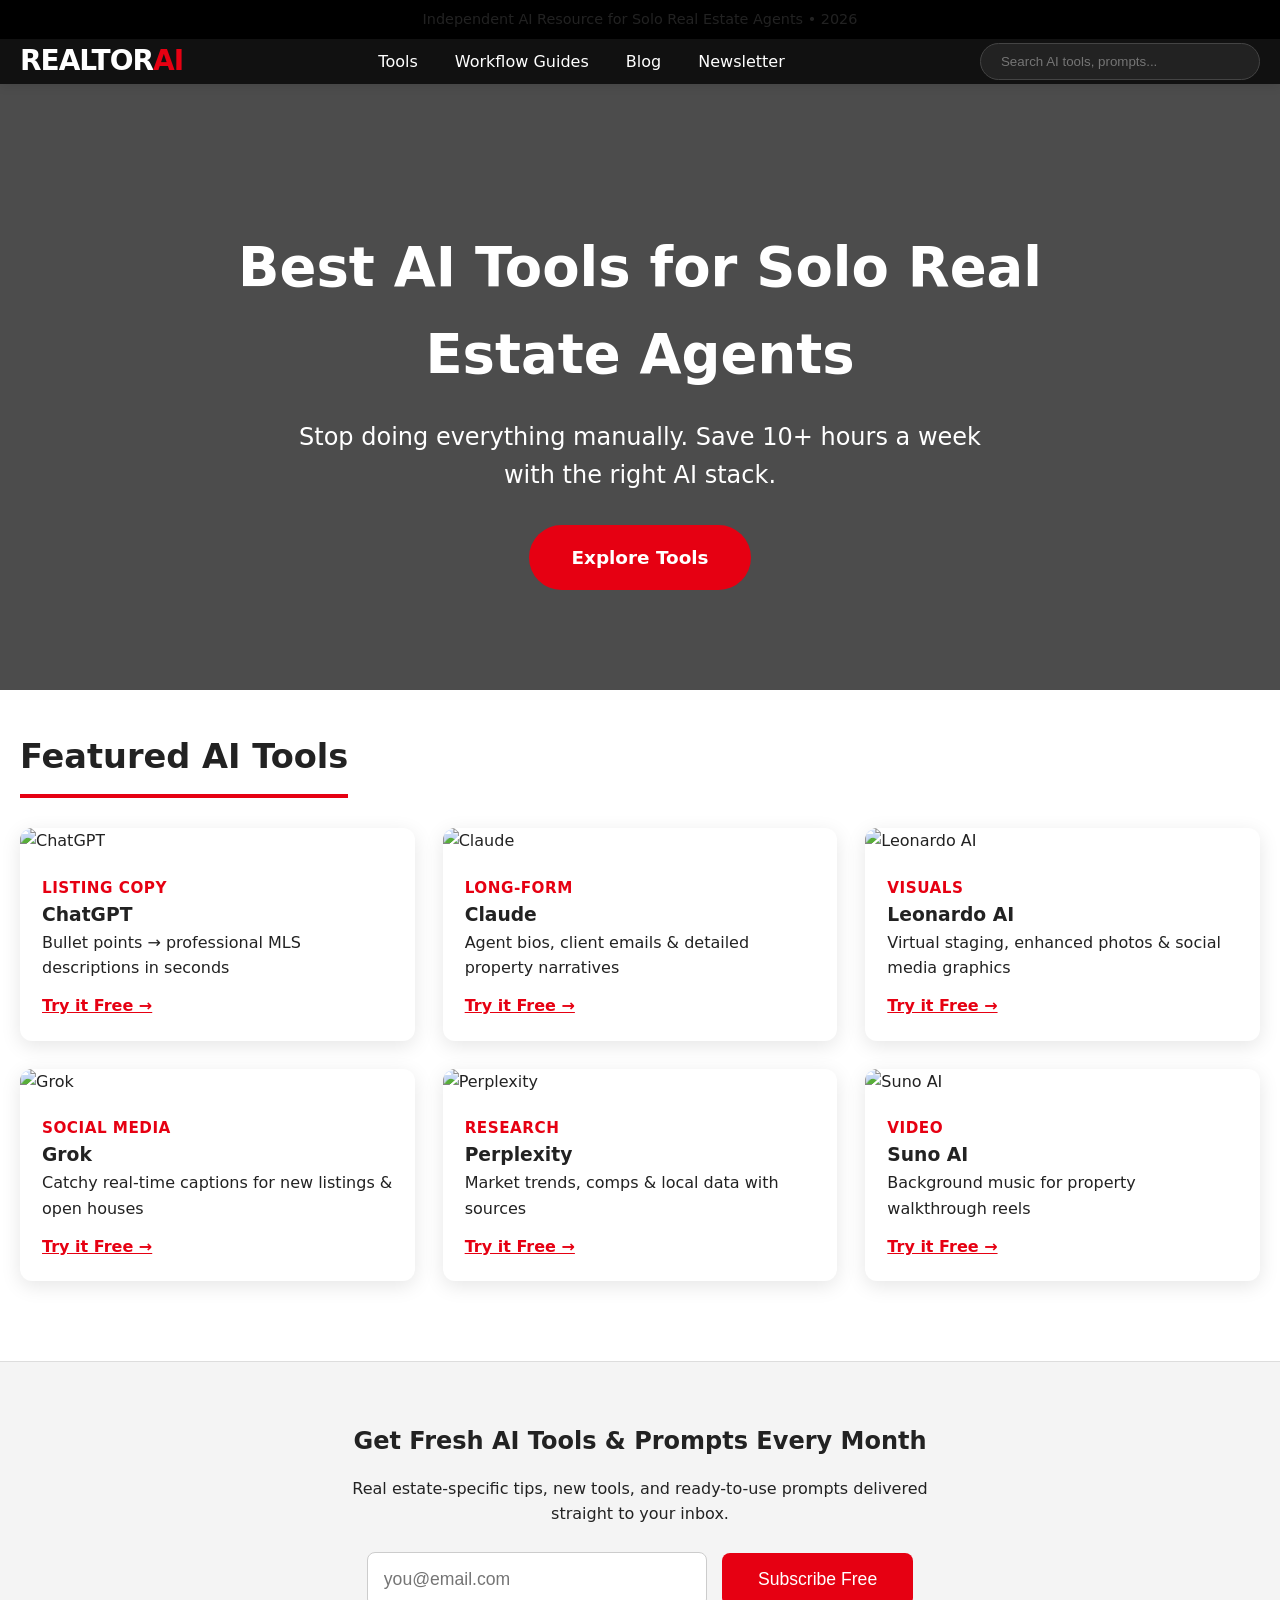
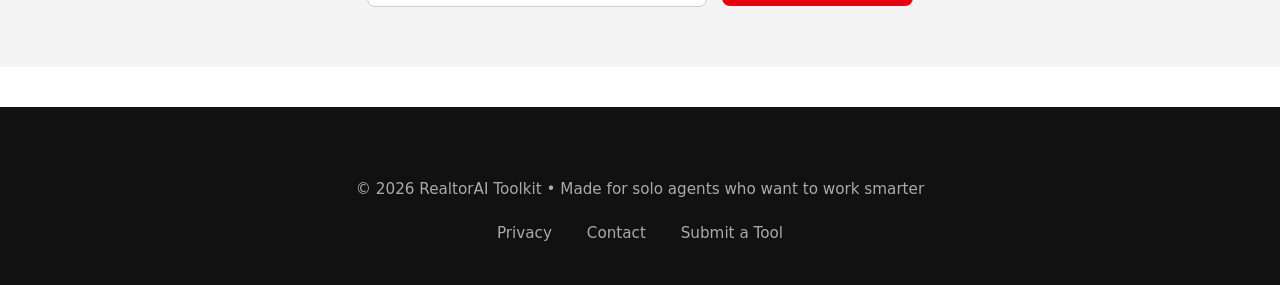
==== commit 91a0792b: "Update index.html" ====
--- a/index.html
+++ b/index.html
@@ -48,4 +48,82 @@
 
     <section class="hero">
         <h1>Best AI Tools for Solo Real Estate Agents</h1>
-        <p style="font-size:1.5rem; max-width:720px; margin:0 auto 30px;">Stop doing everything manually. Save 10+ hours a week with the
+        <p style="font-size:1.5rem; max-width:720px; margin:0 auto 30px;">Stop doing everything manually. Save 10+ hours a week with the right AI stack.</p>
+        <a href="#tools" style="background:var(--cnet-red); color:white; padding:18px 42px; border-radius:50px; text-decoration:none; font-size:1.15rem; font-weight:600; display:inline-block;">Explore Tools</a>
+    </section>
+
+    <div class="container">
+        <h2 id="tools" class="section-title">Featured AI Tools</h2>
+        <div class="grid" id="tool-grid"></div>
+    </div>
+
+    <div class="newsletter" id="newsletter">
+        <h2 style="margin-bottom:15px;">Get Fresh AI Tools & Prompts Every Month</h2>
+        <p style="max-width:600px; margin:0 auto 25px;">Real estate-specific tips, new tools, and ready-to-use prompts delivered straight to your inbox.</p>
+        <input type="email" id="email" placeholder="you@email.com" style="padding:16px; width:340px; border-radius:8px; border:1px solid #ccc; font-size:1.1rem;">
+        <button onclick="subscribe()" style="background:var(--cnet-red); color:white; padding:16px 36px; border:none; border-radius:8px; font-size:1.1rem; margin-left:10px; cursor:pointer;">Subscribe Free</button>
+    </div>
+
+    <footer>
+        <p>© 2026 RealtorAI Toolkit • Made for solo agents who want to work smarter</p>
+        <div class="footer-links" style="margin-top:20px;">
+            <a href="#">Privacy</a>
+            <a href="#">Contact</a>
+            <a href="#">Submit a Tool</a>
+        </div>
+    </footer>
+
+    <script>
+        const tools = [
+            {title: "ChatGPT", cat: "Listing Copy", desc: "Bullet points → professional MLS descriptions in seconds", img: "https://picsum.photos/id/201/600/300", link: "https://chatgpt.com"},
+            {title: "Claude", cat: "Long-Form", desc: "Agent bios, client emails & detailed property narratives", img: "https://picsum.photos/id/237/600/300", link: "https://claude.ai"},
+            {title: "Leonardo AI", cat: "Visuals", desc: "Virtual staging, enhanced photos & social media graphics", img: "https://picsum.photos/id/1015/600/300", link: "https://leonardo.ai"},
+            {title: "Grok", cat: "Social Media", desc: "Catchy real-time captions for new listings & open houses", img: "https://picsum.photos/id/180/600/300", link: "https://grok.x.ai"},
+            {title: "Perplexity", cat: "Research", desc: "Market trends, comps & local data with sources", img: "https://picsum.photos/id/251/600/300", link: "https://perplexity.ai"},
+            {title: "Suno AI", cat: "Video", desc: "Background music for property walkthrough reels", img: "https://picsum.photos/id/866/600/300", link: "https://suno.com"}
+        ];
+
+        function renderTools(filteredTools) {
+            const grid = document.getElementById('tool-grid');
+            grid.innerHTML = '';
+            filteredTools.forEach(tool => {
+                const card = document.createElement('div');
+                card.className = 'tool-card';
+                card.innerHTML = `
+                    <img src="${tool.img}" alt="${tool.title}">
+                    <div class="card-content">
+                        <div class="category">${tool.cat}</div>
+                        <h3>${tool.title}</h3>
+                        <p>${tool.desc}</p>
+                        <a href="${tool.link}" target="_blank" style="color:var(--cnet-red); font-weight:600; display:inline-block; margin-top:12px;">Try it Free →</a>
+                    </div>
+                `;
+                grid.appendChild(card);
+            });
+        }
+
+        function searchTools(input) {
+            const term = input.value.toLowerCase();
+            const filtered = tools.filter(t => 
+                t.title.toLowerCase().includes(term) || 
+                t.desc.toLowerCase().includes(term) ||
+                t.cat.toLowerCase().includes(term)
+            );
+            renderTools(filtered.length ? filtered : tools);
+        }
+
+        function subscribe() {
+            const email = document.getElementById('email').value;
+            if (email) {
+                alert("Thanks! You're now subscribed to RealtorAI updates. 🎉");
+                document.getElementById('email').value = '';
+            } else {
+                alert("Please enter your email.");
+            }
+        }
+
+        // Initial render
+        renderTools(tools);
+    </script>
+</body>
+</html>
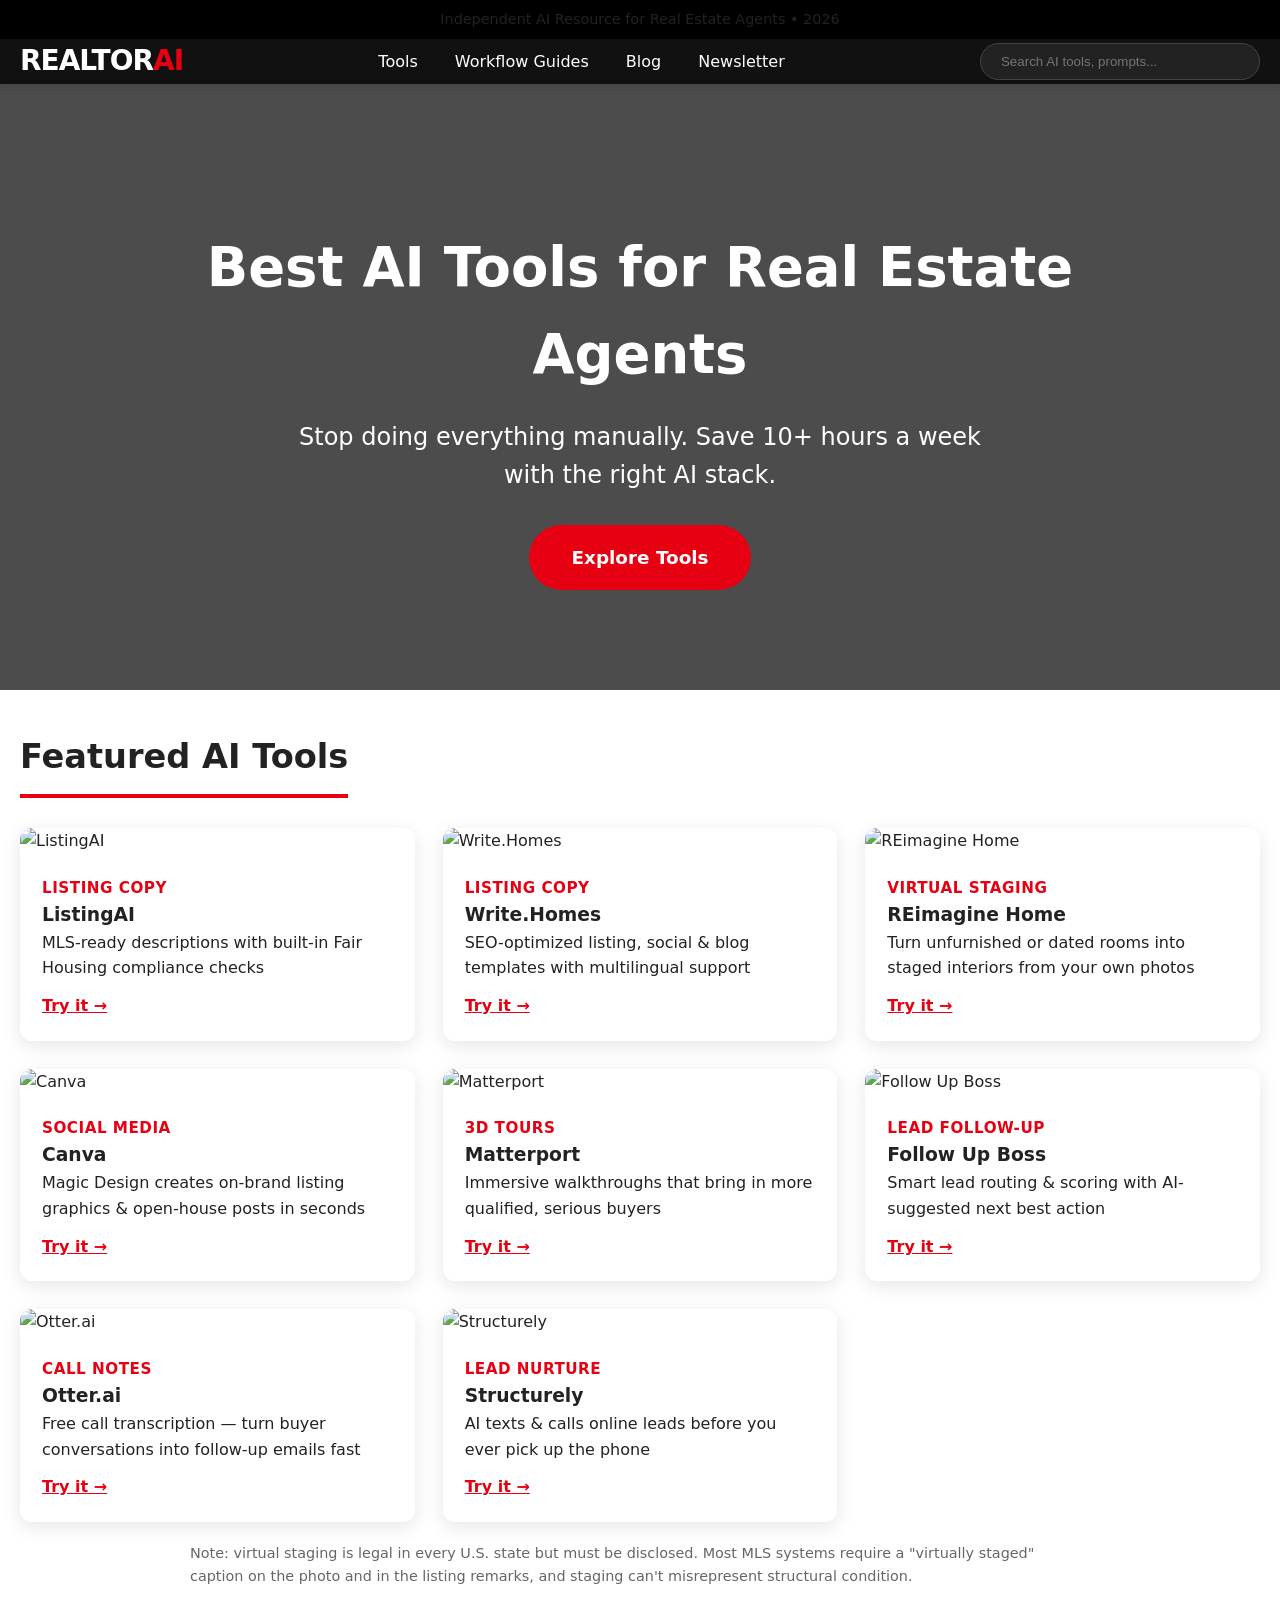
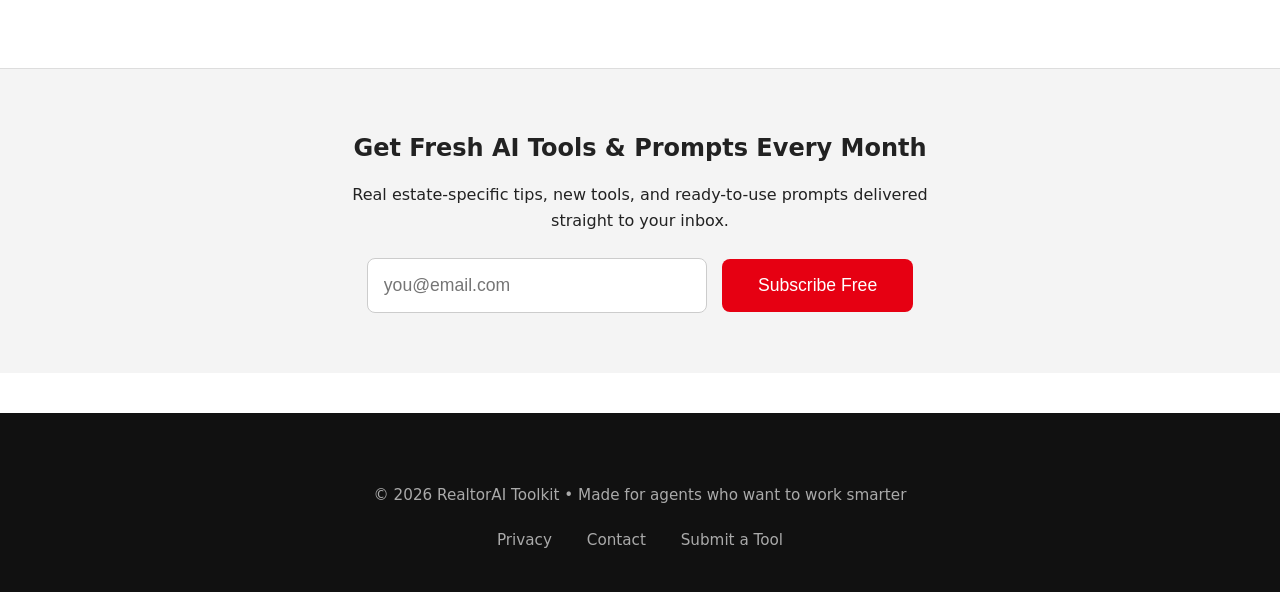
==== commit d5b1a895: "Update index.html" ====
--- a/index.html
+++ b/index.html
@@ -3,7 +3,7 @@
 <head>
     <meta charset="UTF-8">
     <meta name="viewport" content="width=device-width, initial-scale=1.0">
-    <title>RealtorAI Toolkit | Best AI Tools for Solo Real Estate Agents</title>
+    <title>RealtorAI Toolkit | Best AI Tools for Real Estate Agents</title>
     <link rel="stylesheet" href="https://cdnjs.cloudflare.com/ajax/libs/font-awesome/6.5.1/css/all.min.css">
     <style>
         :root { --cnet-red: #e60012; --dark: #111; }
@@ -28,10 +28,11 @@
         .newsletter { background: #f4f4f4; padding: 60px 20px; text-align: center; margin: 40px 0; border-top: 1px solid #ddd; }
         footer { background: #111; color: #aaa; padding: 70px 20px 40px; text-align: center; font-size: 0.95rem; }
         .footer-links a { color: #aaa; margin: 0 15px; text-decoration: none; }
+        .compliance-note { max-width: 900px; margin: 20px auto 0; font-size: 0.9rem; color: #666; }
     </style>
 </head>
 <body>
-    <div class="top-nav">Independent AI Resource for Solo Real Estate Agents • 2026</div>
+    <div class="top-nav">Independent AI Resource for Real Estate Agents • 2026</div>
 
     <header>
         <div class="main-nav">
@@ -47,7 +48,7 @@
     </header>
 
     <section class="hero">
-        <h1>Best AI Tools for Solo Real Estate Agents</h1>
+        <h1>Best AI Tools for Real Estate Agents</h1>
         <p style="font-size:1.5rem; max-width:720px; margin:0 auto 30px;">Stop doing everything manually. Save 10+ hours a week with the right AI stack.</p>
         <a href="#tools" style="background:var(--cnet-red); color:white; padding:18px 42px; border-radius:50px; text-decoration:none; font-size:1.15rem; font-weight:600; display:inline-block;">Explore Tools</a>
     </section>
@@ -55,6 +56,7 @@
     <div class="container">
         <h2 id="tools" class="section-title">Featured AI Tools</h2>
         <div class="grid" id="tool-grid"></div>
+        <p class="compliance-note">Note: virtual staging is legal in every U.S. state but must be disclosed. Most MLS systems require a "virtually staged" caption on the photo and in the listing remarks, and staging can't misrepresent structural condition.</p>
     </div>
 
     <div class="newsletter" id="newsletter">
@@ -65,7 +67,7 @@
     </div>
 
     <footer>
-        <p>© 2026 RealtorAI Toolkit • Made for solo agents who want to work smarter</p>
+        <p>© 2026 RealtorAI Toolkit • Made for agents who want to work smarter</p>
         <div class="footer-links" style="margin-top:20px;">
             <a href="#">Privacy</a>
             <a href="#">Contact</a>
@@ -75,12 +77,14 @@
 
     <script>
         const tools = [
-            {title: "ChatGPT", cat: "Listing Copy", desc: "Bullet points → professional MLS descriptions in seconds", img: "https://picsum.photos/id/201/600/300", link: "https://chatgpt.com"},
-            {title: "Claude", cat: "Long-Form", desc: "Agent bios, client emails & detailed property narratives", img: "https://picsum.photos/id/237/600/300", link: "https://claude.ai"},
-            {title: "Leonardo AI", cat: "Visuals", desc: "Virtual staging, enhanced photos & social media graphics", img: "https://picsum.photos/id/1015/600/300", link: "https://leonardo.ai"},
-            {title: "Grok", cat: "Social Media", desc: "Catchy real-time captions for new listings & open houses", img: "https://picsum.photos/id/180/600/300", link: "https://grok.x.ai"},
-            {title: "Perplexity", cat: "Research", desc: "Market trends, comps & local data with sources", img: "https://picsum.photos/id/251/600/300", link: "https://perplexity.ai"},
-            {title: "Suno AI", cat: "Video", desc: "Background music for property walkthrough reels", img: "https://picsum.photos/id/866/600/300", link: "https://suno.com"}
+            {title: "ListingAI", cat: "Listing Copy", desc: "MLS-ready descriptions with built-in Fair Housing compliance checks", img: "https://picsum.photos/id/201/600/300", link: "https://www.listingai.co"},
+            {title: "Write.Homes", cat: "Listing Copy", desc: "SEO-optimized listing, social & blog templates with multilingual support", img: "https://picsum.photos/id/106/600/300", link: "https://write.homes"},
+            {title: "REimagine Home", cat: "Virtual Staging", desc: "Turn unfurnished or dated rooms into staged interiors from your own photos", img: "https://picsum.photos/id/1015/600/300", link: "https://reimaginehome.ai"},
+            {title: "Canva", cat: "Social Media", desc: "Magic Design creates on-brand listing graphics & open-house posts in seconds", img: "https://picsum.photos/id/180/600/300", link: "https://canva.com"},
+            {title: "Matterport", cat: "3D Tours", desc: "Immersive walkthroughs that bring in more qualified, serious buyers", img: "https://picsum.photos/id/251/600/300", link: "https://matterport.com"},
+            {title: "Follow Up Boss", cat: "Lead Follow-Up", desc: "Smart lead routing & scoring with AI-suggested next best action", img: "https://picsum.photos/id/60/600/300", link: "https://followupboss.com"},
+            {title: "Otter.ai", cat: "Call Notes", desc: "Free call transcription — turn buyer conversations into follow-up emails fast", img: "https://picsum.photos/id/866/600/300", link: "https://otter.ai"},
+            {title: "Structurely", cat: "Lead Nurture", desc: "AI texts & calls online leads before you ever pick up the phone", img: "https://picsum.photos/id/48/600/300", link: "https://structurely.com"}
         ];
 
         function renderTools(filteredTools) {
@@ -95,7 +99,7 @@
                         <div class="category">${tool.cat}</div>
                         <h3>${tool.title}</h3>
                         <p>${tool.desc}</p>
-                        <a href="${tool.link}" target="_blank" style="color:var(--cnet-red); font-weight:600; display:inline-block; margin-top:12px;">Try it Free →</a>
+                        <a href="${tool.link}" target="_blank" rel="noopener noreferrer" style="color:var(--cnet-red); font-weight:600; display:inline-block; margin-top:12px;">Try it →</a>
                     </div>
                 `;
                 grid.appendChild(card);
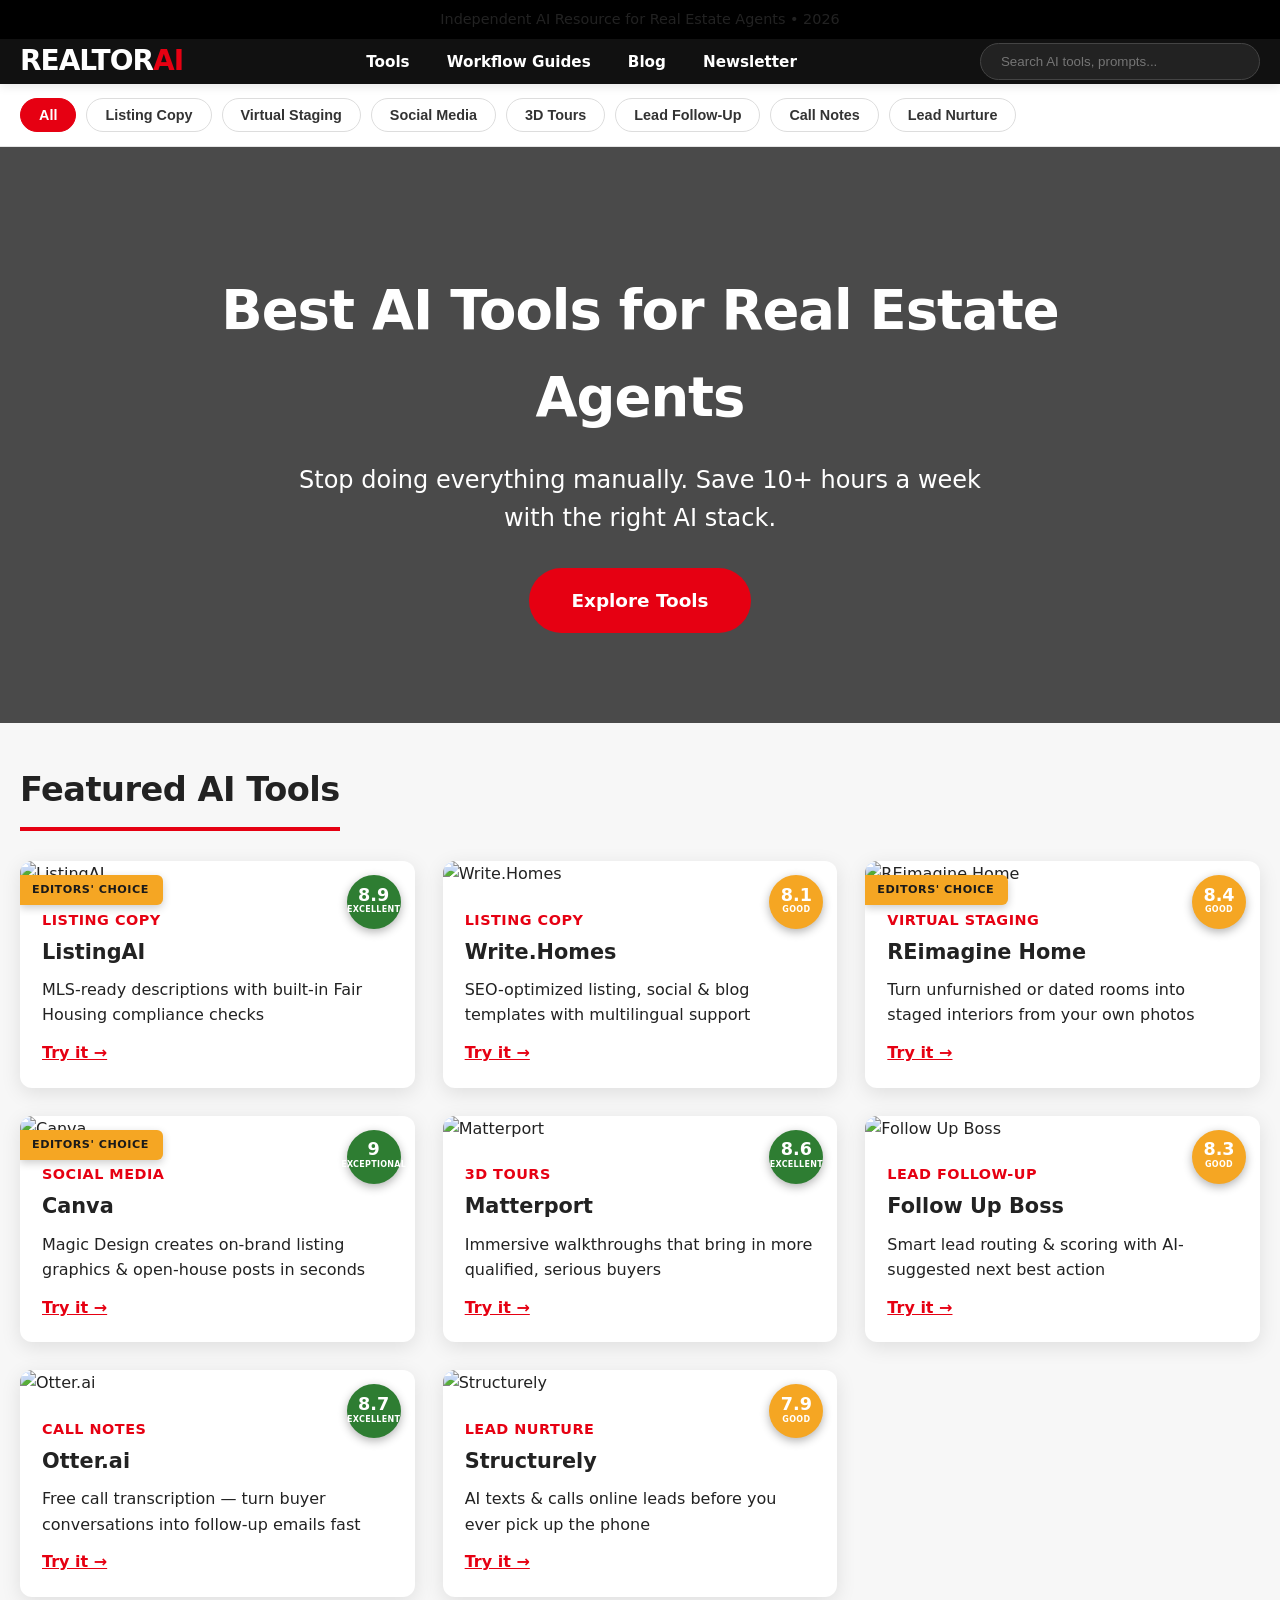
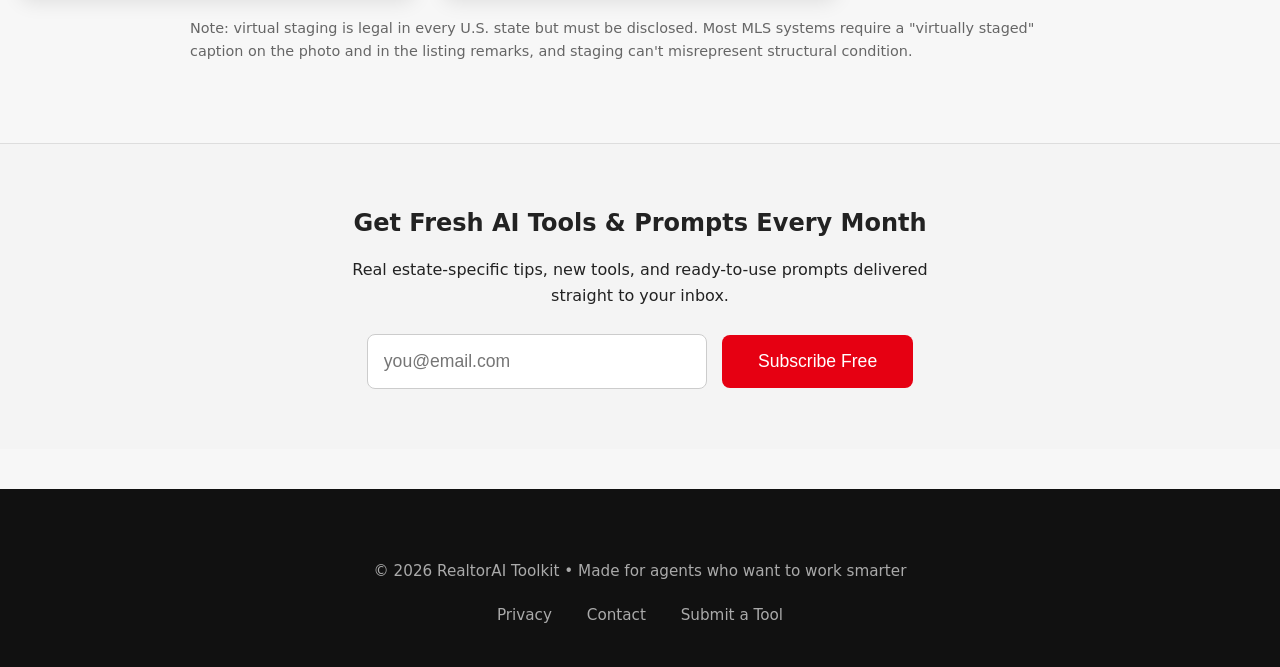
==== commit a8bb2ab2: "Update index.html" ====
--- a/index.html
+++ b/index.html
@@ -6,25 +6,41 @@
     <title>RealtorAI Toolkit | Best AI Tools for Real Estate Agents</title>
     <link rel="stylesheet" href="https://cdnjs.cloudflare.com/ajax/libs/font-awesome/6.5.1/css/all.min.css">
     <style>
-        :root { --cnet-red: #e60012; --dark: #111; }
+        :root { --cnet-red: #e60012; --dark: #111; --gold: #f5a623; }
         * { margin: 0; padding: 0; box-sizing: border-box; }
-        body { font-family: system-ui, -apple-system, BlinkMacSystemFont, 'Segoe UI', Roboto, sans-serif; line-height: 1.6; color: #222; }
+        body { font-family: system-ui, -apple-system, BlinkMacSystemFont, 'Segoe UI', Roboto, sans-serif; line-height: 1.6; color: #222; background: #f7f7f7; }
         header { background: var(--dark); color: white; position: sticky; top: 0; z-index: 1000; box-shadow: 0 2px 10px rgba(0,0,0,0.1); }
         .top-nav { background: #000; padding: 8px 0; font-size: 0.9rem; text-align: center; }
         .main-nav { max-width: 1280px; margin: 0 auto; padding: 0 20px; display: flex; align-items: center; justify-content: space-between; flex-wrap: wrap; }
         .logo { font-size: 28px; font-weight: 900; letter-spacing: -1px; }
-        .nav-menu a { color: white; text-decoration: none; margin: 0 16px; font-weight: 500; }
+        .nav-menu a { color: white; text-decoration: none; margin: 0 16px; font-weight: 600; font-size: 0.95rem; }
         .search-bar { padding: 10px 20px; border-radius: 9999px; border: 1px solid #444; background: #222; color: white; width: 280px; }
-        .hero { background: linear-gradient(rgba(0,0,0,0.7), rgba(0,0,0,0.7)), url('https://picsum.photos/id/1015/2000/800') center/cover no-repeat; color: white; text-align: center; padding: 140px 20px 100px; }
-        .hero h1 { font-size: 3.4rem; max-width: 1000px; margin: 0 auto 20px; }
+
+        .filter-bar { background: white; border-bottom: 1px solid #e5e5e5; position: sticky; top: 64px; z-index: 999; overflow-x: auto; white-space: nowrap; }
+        .filter-tabs { max-width: 1280px; margin: 0 auto; padding: 14px 20px; display: flex; gap: 10px; }
+        .filter-tab { border: 1px solid #ddd; background: white; padding: 8px 18px; border-radius: 9999px; font-size: 0.9rem; font-weight: 600; cursor: pointer; color: #333; transition: all 0.2s; flex-shrink: 0; }
+        .filter-tab:hover { border-color: var(--cnet-red); color: var(--cnet-red); }
+        .filter-tab.active { background: var(--cnet-red); color: white; border-color: var(--cnet-red); }
+
+        .hero { background: linear-gradient(rgba(0,0,0,0.7), rgba(0,0,0,0.7)), url('https://picsum.photos/id/1015/2000/800') center/cover no-repeat; color: white; text-align: center; padding: 120px 20px 90px; }
+        .hero h1 { font-size: 3.4rem; font-weight: 900; letter-spacing: -1px; max-width: 1000px; margin: 0 auto 20px; }
         .container { max-width: 1280px; margin: 0 auto; padding: 40px 20px; }
-        .section-title { font-size: 2.1rem; margin-bottom: 30px; border-bottom: 4px solid var(--cnet-red); padding-bottom: 10px; display: inline-block; }
+        .section-title { font-size: 2.1rem; font-weight: 800; letter-spacing: -0.5px; margin-bottom: 30px; border-bottom: 4px solid var(--cnet-red); padding-bottom: 10px; display: inline-block; }
         .grid { display: grid; grid-template-columns: repeat(auto-fit, minmax(340px, 1fr)); gap: 28px; }
-        .tool-card { background: white; border-radius: 12px; overflow: hidden; box-shadow: 0 5px 20px rgba(0,0,0,0.1); transition: all 0.3s ease; }
+
+        .tool-card { position: relative; background: white; border-radius: 12px; overflow: hidden; box-shadow: 0 5px 20px rgba(0,0,0,0.1); transition: all 0.3s ease; }
         .tool-card:hover { transform: translateY(-10px); box-shadow: 0 25px 35px rgba(0,0,0,0.15); }
         .tool-card img { width: 100%; height: 220px; object-fit: cover; }
         .card-content { padding: 22px; }
-        .category { color: var(--cnet-red); font-size: 0.95rem; font-weight: 700; text-transform: uppercase; letter-spacing: 0.5px; }
+        .category { color: var(--cnet-red); font-size: 0.9rem; font-weight: 800; text-transform: uppercase; letter-spacing: 0.5px; }
+        .tool-card h3 { font-size: 1.3rem; font-weight: 800; margin: 4px 0 8px; }
+
+        .score-badge { position: absolute; top: 14px; right: 14px; width: 54px; height: 54px; border-radius: 50%; background: #2e7d32; color: white; display: flex; flex-direction: column; align-items: center; justify-content: center; font-weight: 800; box-shadow: 0 3px 10px rgba(0,0,0,0.3); z-index: 2; }
+        .score-badge .num { font-size: 1.1rem; line-height: 1; }
+        .score-badge .label { font-size: 0.5rem; text-transform: uppercase; letter-spacing: 0.3px; }
+
+        .editors-choice { position: absolute; top: 14px; left: 0; background: var(--gold); color: #1a1a1a; font-weight: 800; font-size: 0.7rem; text-transform: uppercase; letter-spacing: 0.5px; padding: 6px 14px 6px 12px; border-radius: 0 6px 6px 0; z-index: 2; box-shadow: 0 3px 8px rgba(0,0,0,0.2); }
+
         .newsletter { background: #f4f4f4; padding: 60px 20px; text-align: center; margin: 40px 0; border-top: 1px solid #ddd; }
         footer { background: #111; color: #aaa; padding: 70px 20px 40px; text-align: center; font-size: 0.95rem; }
         .footer-links a { color: #aaa; margin: 0 15px; text-decoration: none; }
@@ -47,10 +63,14 @@
         </div>
     </header>
 
+    <div class="filter-bar">
+        <div class="filter-tabs" id="filter-tabs"></div>
+    </div>
+
     <section class="hero">
         <h1>Best AI Tools for Real Estate Agents</h1>
         <p style="font-size:1.5rem; max-width:720px; margin:0 auto 30px;">Stop doing everything manually. Save 10+ hours a week with the right AI stack.</p>
-        <a href="#tools" style="background:var(--cnet-red); color:white; padding:18px 42px; border-radius:50px; text-decoration:none; font-size:1.15rem; font-weight:600; display:inline-block;">Explore Tools</a>
+        <a href="#tools" style="background:var(--cnet-red); color:white; padding:18px 42px; border-radius:50px; text-decoration:none; font-size:1.15rem; font-weight:700; display:inline-block;">Explore Tools</a>
     </section>
 
     <div class="container">
@@ -77,15 +97,46 @@
 
     <script>
         const tools = [
-            {title: "ListingAI", cat: "Listing Copy", desc: "MLS-ready descriptions with built-in Fair Housing compliance checks", img: "https://picsum.photos/id/201/600/300", link: "https://www.listingai.co"},
-            {title: "Write.Homes", cat: "Listing Copy", desc: "SEO-optimized listing, social & blog templates with multilingual support", img: "https://picsum.photos/id/106/600/300", link: "https://write.homes"},
-            {title: "REimagine Home", cat: "Virtual Staging", desc: "Turn unfurnished or dated rooms into staged interiors from your own photos", img: "https://picsum.photos/id/1015/600/300", link: "https://reimaginehome.ai"},
-            {title: "Canva", cat: "Social Media", desc: "Magic Design creates on-brand listing graphics & open-house posts in seconds", img: "https://picsum.photos/id/180/600/300", link: "https://canva.com"},
-            {title: "Matterport", cat: "3D Tours", desc: "Immersive walkthroughs that bring in more qualified, serious buyers", img: "https://picsum.photos/id/251/600/300", link: "https://matterport.com"},
-            {title: "Follow Up Boss", cat: "Lead Follow-Up", desc: "Smart lead routing & scoring with AI-suggested next best action", img: "https://picsum.photos/id/60/600/300", link: "https://followupboss.com"},
-            {title: "Otter.ai", cat: "Call Notes", desc: "Free call transcription — turn buyer conversations into follow-up emails fast", img: "https://picsum.photos/id/866/600/300", link: "https://otter.ai"},
-            {title: "Structurely", cat: "Lead Nurture", desc: "AI texts & calls online leads before you ever pick up the phone", img: "https://picsum.photos/id/48/600/300", link: "https://structurely.com"}
+            {title: "ListingAI", cat: "Listing Copy", desc: "MLS-ready descriptions with built-in Fair Housing compliance checks", img: "https://picsum.photos/id/201/600/300", link: "https://www.listingai.co", score: 8.9, editorsChoice: true},
+            {title: "Write.Homes", cat: "Listing Copy", desc: "SEO-optimized listing, social & blog templates with multilingual support", img: "https://picsum.photos/id/106/600/300", link: "https://write.homes", score: 8.1, editorsChoice: false},
+            {title: "REimagine Home", cat: "Virtual Staging", desc: "Turn unfurnished or dated rooms into staged interiors from your own photos", img: "https://picsum.photos/id/1015/600/300", link: "https://reimaginehome.ai", score: 8.4, editorsChoice: true},
+            {title: "Canva", cat: "Social Media", desc: "Magic Design creates on-brand listing graphics & open-house posts in seconds", img: "https://picsum.photos/id/180/600/300", link: "https://canva.com", score: 9.0, editorsChoice: true},
+            {title: "Matterport", cat: "3D Tours", desc: "Immersive walkthroughs that bring in more qualified, serious buyers", img: "https://picsum.photos/id/251/600/300", link: "https://matterport.com", score: 8.6, editorsChoice: false},
+            {title: "Follow Up Boss", cat: "Lead Follow-Up", desc: "Smart lead routing & scoring with AI-suggested next best action", img: "https://picsum.photos/id/60/600/300", link: "https://followupboss.com", score: 8.3, editorsChoice: false},
+            {title: "Otter.ai", cat: "Call Notes", desc: "Free call transcription — turn buyer conversations into follow-up emails fast", img: "https://picsum.photos/id/866/600/300", link: "https://otter.ai", score: 8.7, editorsChoice: false},
+            {title: "Structurely", cat: "Lead Nurture", desc: "AI texts & calls online leads before you ever pick up the phone", img: "https://picsum.photos/id/48/600/300", link: "https://structurely.com", score: 7.9, editorsChoice: false}
         ];
+
+        const categories = ["All", ...new Set(tools.map(t => t.cat))];
+
+        function scoreColor(score) {
+            if (score >= 8.5) return "#2e7d32";
+            if (score >= 7) return "#f5a623";
+            return "#e60012";
+        }
+
+        function scoreLabel(score) {
+            if (score >= 9) return "Exceptional";
+            if (score >= 8.5) return "Excellent";
+            if (score >= 7) return "Good";
+            return "Fair";
+        }
+
+        function renderTabs() {
+            const tabBar = document.getElementById('filter-tabs');
+            tabBar.innerHTML = '';
+            categories.forEach((cat, i) => {
+                const btn = document.createElement('button');
+                btn.className = 'filter-tab' + (i === 0 ? ' active' : '');
+                btn.textContent = cat;
+                btn.onclick = () => {
+                    document.querySelectorAll('.filter-tab').forEach(t => t.classList.remove('active'));
+                    btn.classList.add('active');
+                    renderTools(cat === "All" ? tools : tools.filter(t => t.cat === cat));
+                };
+                tabBar.appendChild(btn);
+            });
+        }
 
         function renderTools(filteredTools) {
             const grid = document.getElementById('tool-grid');
@@ -94,12 +145,17 @@
                 const card = document.createElement('div');
                 card.className = 'tool-card';
                 card.innerHTML = `
+                    ${tool.editorsChoice ? '<div class="editors-choice">Editors\' Choice</div>' : ''}
+                    <div class="score-badge" style="background:${scoreColor(tool.score)}">
+                        <span class="num">${tool.score}</span>
+                        <span class="label">${scoreLabel(tool.score)}</span>
+                    </div>
                     <img src="${tool.img}" alt="${tool.title}">
                     <div class="card-content">
                         <div class="category">${tool.cat}</div>
                         <h3>${tool.title}</h3>
                         <p>${tool.desc}</p>
-                        <a href="${tool.link}" target="_blank" rel="noopener noreferrer" style="color:var(--cnet-red); font-weight:600; display:inline-block; margin-top:12px;">Try it →</a>
+                        <a href="${tool.link}" target="_blank" rel="noopener noreferrer" style="color:var(--cnet-red); font-weight:700; display:inline-block; margin-top:12px;">Try it →</a>
                     </div>
                 `;
                 grid.appendChild(card);
@@ -113,6 +169,8 @@
                 t.desc.toLowerCase().includes(term) ||
                 t.cat.toLowerCase().includes(term)
             );
+            document.querySelectorAll('.filter-tab').forEach(t => t.classList.remove('active'));
+            document.querySelector('.filter-tab').classList.add('active');
             renderTools(filtered.length ? filtered : tools);
         }
 
@@ -127,6 +185,7 @@
         }
 
         // Initial render
+        renderTabs();
         renderTools(tools);
     </script>
 </body>
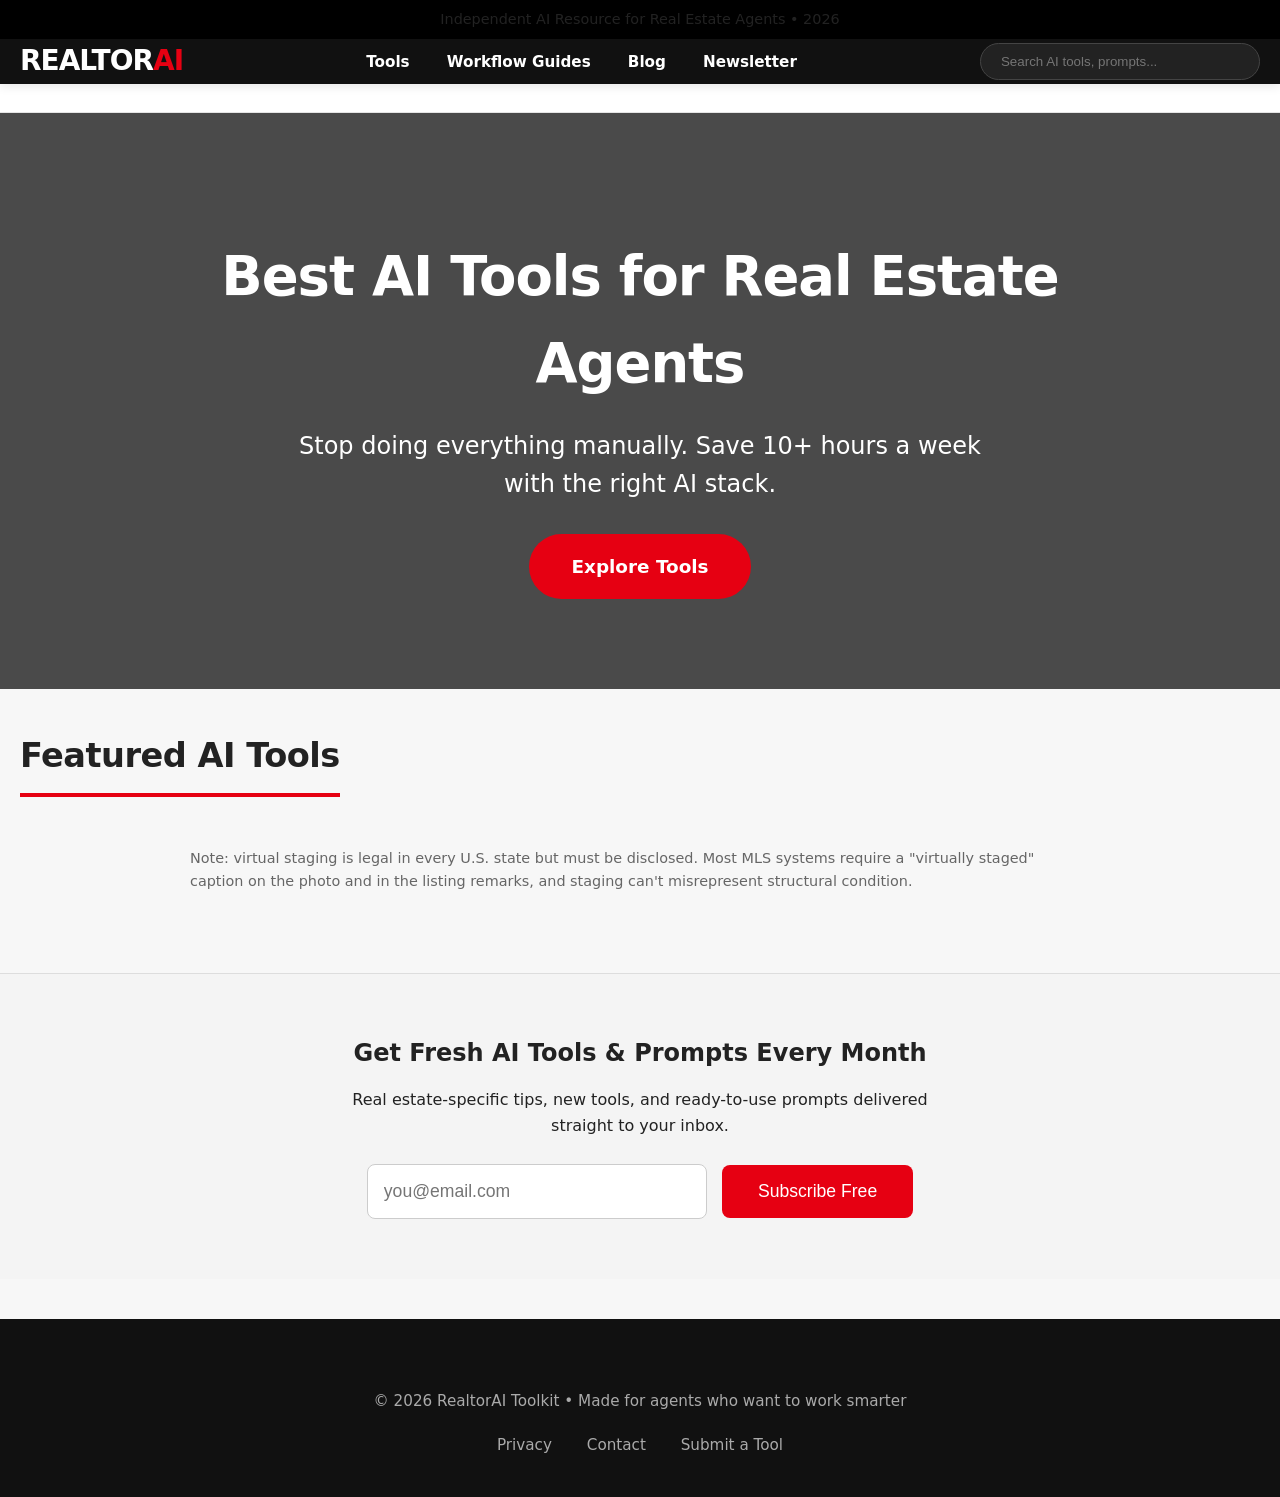
==== commit d6b6c8d5: "Update index.html" ====
--- a/index.html
+++ b/index.html
@@ -92,101 +92,4 @@
             <a href="#">Privacy</a>
             <a href="#">Contact</a>
             <a href="#">Submit a Tool</a>
-        </div>
-    </footer>
-
-    <script>
-        const tools = [
-            {title: "ListingAI", cat: "Listing Copy", desc: "MLS-ready descriptions with built-in Fair Housing compliance checks", img: "https://picsum.photos/id/201/600/300", link: "https://www.listingai.co", score: 8.9, editorsChoice: true},
-            {title: "Write.Homes", cat: "Listing Copy", desc: "SEO-optimized listing, social & blog templates with multilingual support", img: "https://picsum.photos/id/106/600/300", link: "https://write.homes", score: 8.1, editorsChoice: false},
-            {title: "REimagine Home", cat: "Virtual Staging", desc: "Turn unfurnished or dated rooms into staged interiors from your own photos", img: "https://picsum.photos/id/1015/600/300", link: "https://reimaginehome.ai", score: 8.4, editorsChoice: true},
-            {title: "Canva", cat: "Social Media", desc: "Magic Design creates on-brand listing graphics & open-house posts in seconds", img: "https://picsum.photos/id/180/600/300", link: "https://canva.com", score: 9.0, editorsChoice: true},
-            {title: "Matterport", cat: "3D Tours", desc: "Immersive walkthroughs that bring in more qualified, serious buyers", img: "https://picsum.photos/id/251/600/300", link: "https://matterport.com", score: 8.6, editorsChoice: false},
-            {title: "Follow Up Boss", cat: "Lead Follow-Up", desc: "Smart lead routing & scoring with AI-suggested next best action", img: "https://picsum.photos/id/60/600/300", link: "https://followupboss.com", score: 8.3, editorsChoice: false},
-            {title: "Otter.ai", cat: "Call Notes", desc: "Free call transcription — turn buyer conversations into follow-up emails fast", img: "https://picsum.photos/id/866/600/300", link: "https://otter.ai", score: 8.7, editorsChoice: false},
-            {title: "Structurely", cat: "Lead Nurture", desc: "AI texts & calls online leads before you ever pick up the phone", img: "https://picsum.photos/id/48/600/300", link: "https://structurely.com", score: 7.9, editorsChoice: false}
-        ];
-
-        const categories = ["All", ...new Set(tools.map(t => t.cat))];
-
-        function scoreColor(score) {
-            if (score >= 8.5) return "#2e7d32";
-            if (score >= 7) return "#f5a623";
-            return "#e60012";
-        }
-
-        function scoreLabel(score) {
-            if (score >= 9) return "Exceptional";
-            if (score >= 8.5) return "Excellent";
-            if (score >= 7) return "Good";
-            return "Fair";
-        }
-
-        function renderTabs() {
-            const tabBar = document.getElementById('filter-tabs');
-            tabBar.innerHTML = '';
-            categories.forEach((cat, i) => {
-                const btn = document.createElement('button');
-                btn.className = 'filter-tab' + (i === 0 ? ' active' : '');
-                btn.textContent = cat;
-                btn.onclick = () => {
-                    document.querySelectorAll('.filter-tab').forEach(t => t.classList.remove('active'));
-                    btn.classList.add('active');
-                    renderTools(cat === "All" ? tools : tools.filter(t => t.cat === cat));
-                };
-                tabBar.appendChild(btn);
-            });
-        }
-
-        function renderTools(filteredTools) {
-            const grid = document.getElementById('tool-grid');
-            grid.innerHTML = '';
-            filteredTools.forEach(tool => {
-                const card = document.createElement('div');
-                card.className = 'tool-card';
-                card.innerHTML = `
-                    ${tool.editorsChoice ? '<div class="editors-choice">Editors\' Choice</div>' : ''}
-                    <div class="score-badge" style="background:${scoreColor(tool.score)}">
-                        <span class="num">${tool.score}</span>
-                        <span class="label">${scoreLabel(tool.score)}</span>
-                    </div>
-                    <img src="${tool.img}" alt="${tool.title}">
-                    <div class="card-content">
-                        <div class="category">${tool.cat}</div>
-                        <h3>${tool.title}</h3>
-                        <p>${tool.desc}</p>
-                        <a href="${tool.link}" target="_blank" rel="noopener noreferrer" style="color:var(--cnet-red); font-weight:700; display:inline-block; margin-top:12px;">Try it →</a>
-                    </div>
-                `;
-                grid.appendChild(card);
-            });
-        }
-
-        function searchTools(input) {
-            const term = input.value.toLowerCase();
-            const filtered = tools.filter(t => 
-                t.title.toLowerCase().includes(term) || 
-                t.desc.toLowerCase().includes(term) ||
-                t.cat.toLowerCase().includes(term)
-            );
-            document.querySelectorAll('.filter-tab').forEach(t => t.classList.remove('active'));
-            document.querySelector('.filter-tab').classList.add('active');
-            renderTools(filtered.length ? filtered : tools);
-        }
-
-        function subscribe() {
-            const email = document.getElementById('email').value;
-            if (email) {
-                alert("Thanks! You're now subscribed to RealtorAI updates. 🎉");
-                document.getElementById('email').value = '';
-            } else {
-                alert("Please enter your email.");
-            }
-        }
-
-        // Initial render
-        renderTabs();
-        renderTools(tools);
-    </script>
-</body>
-</html>
+        
